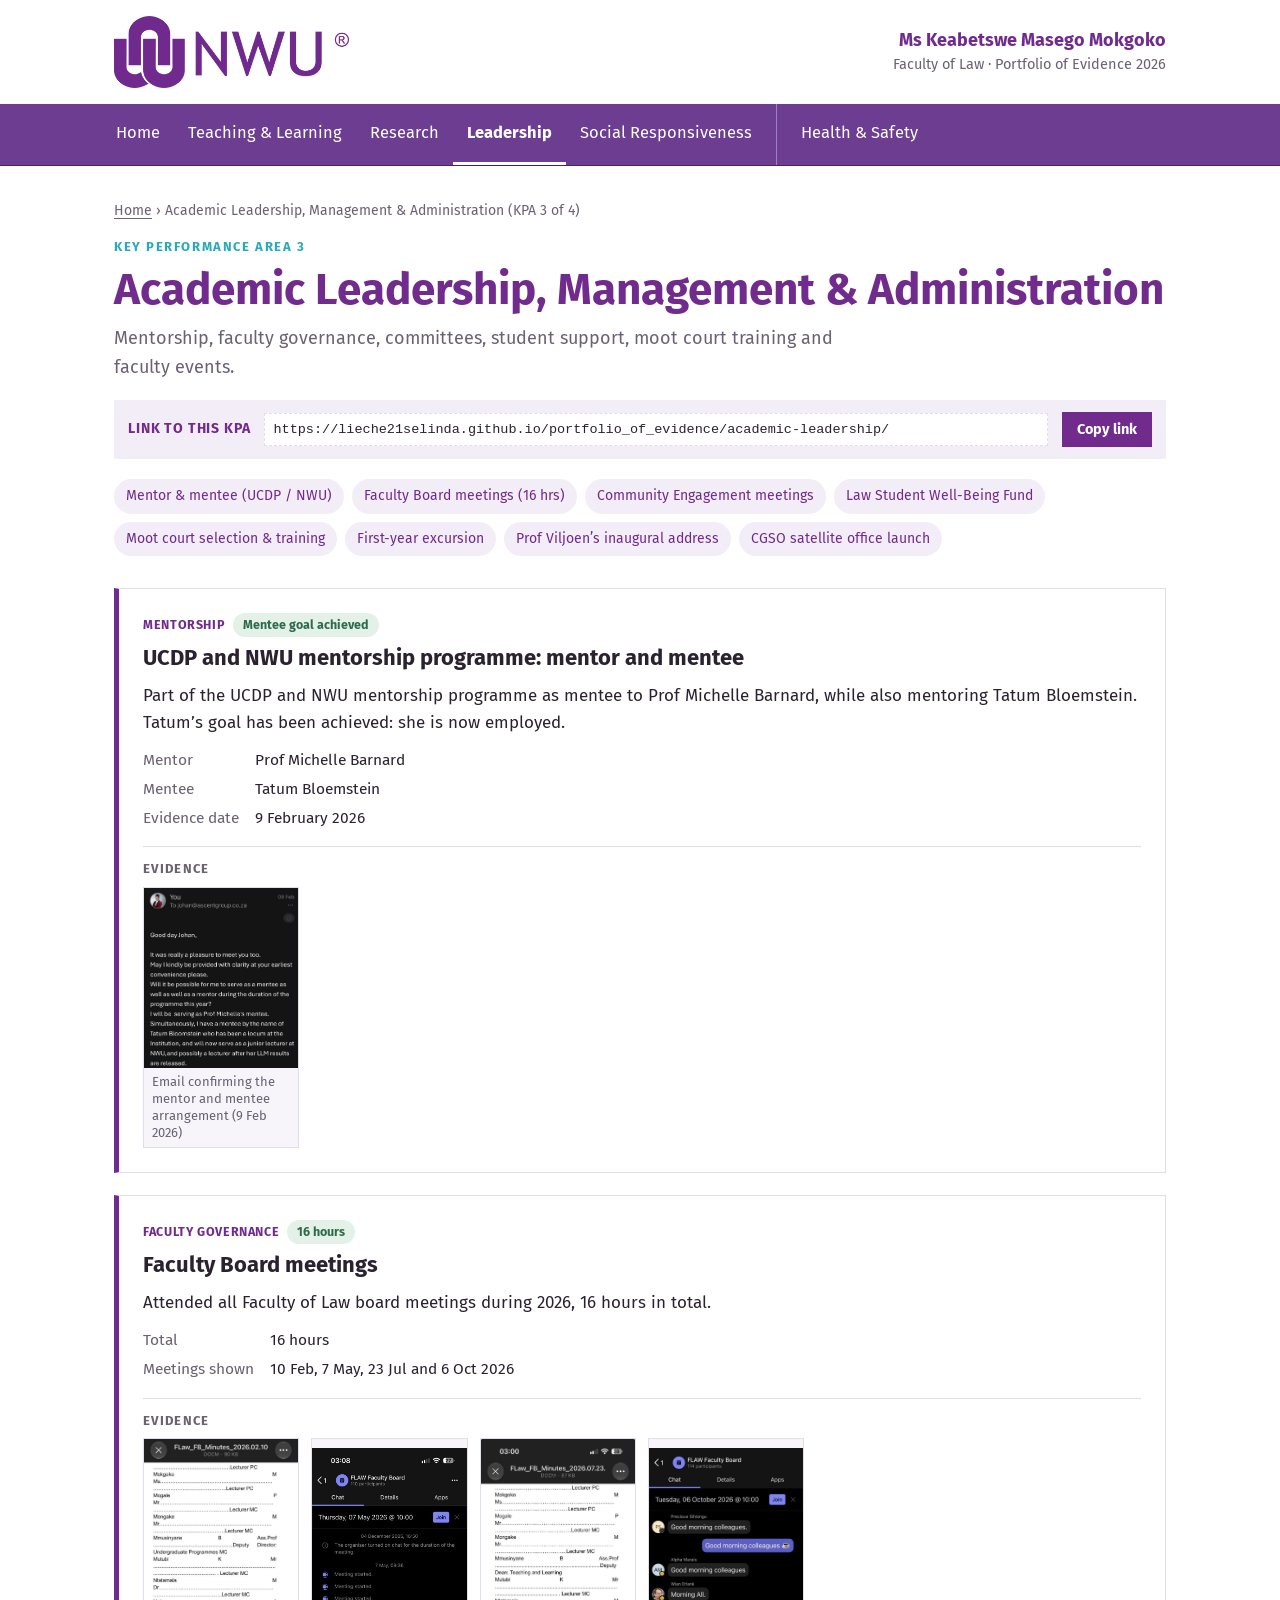
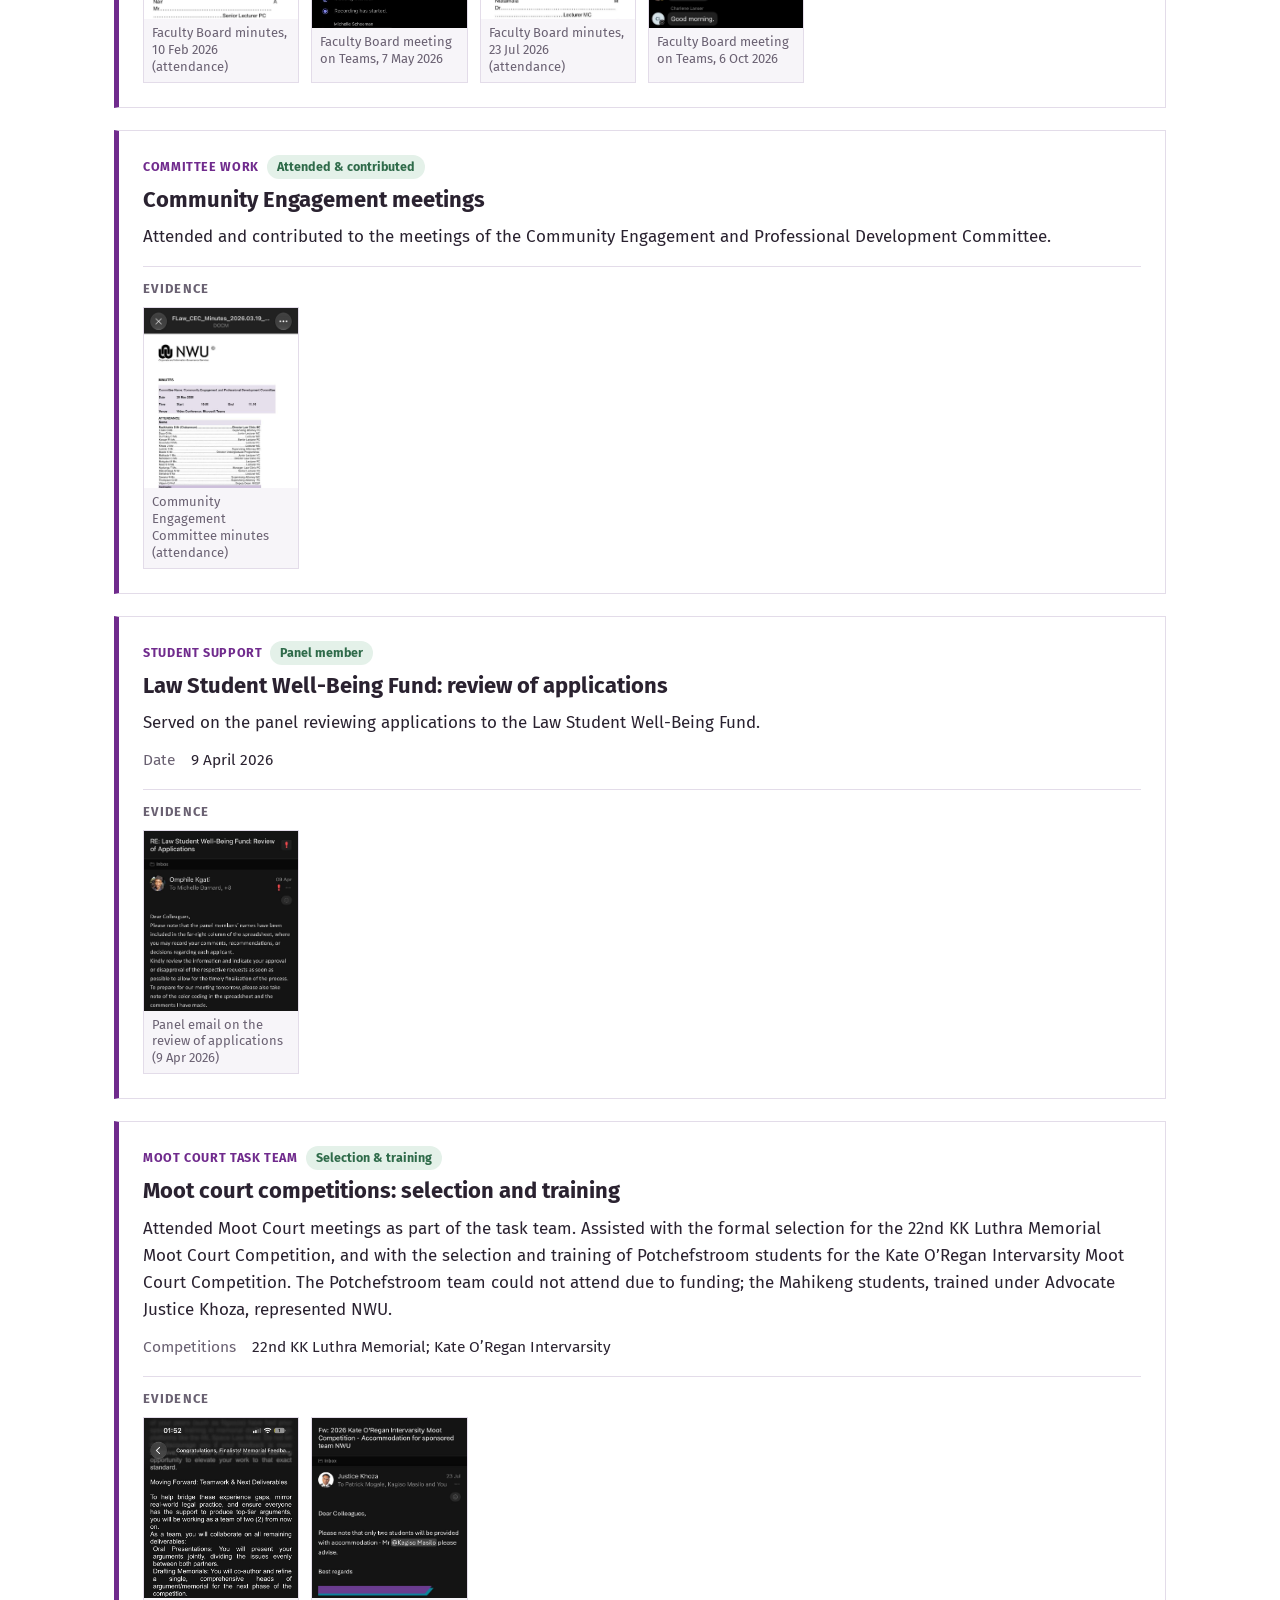
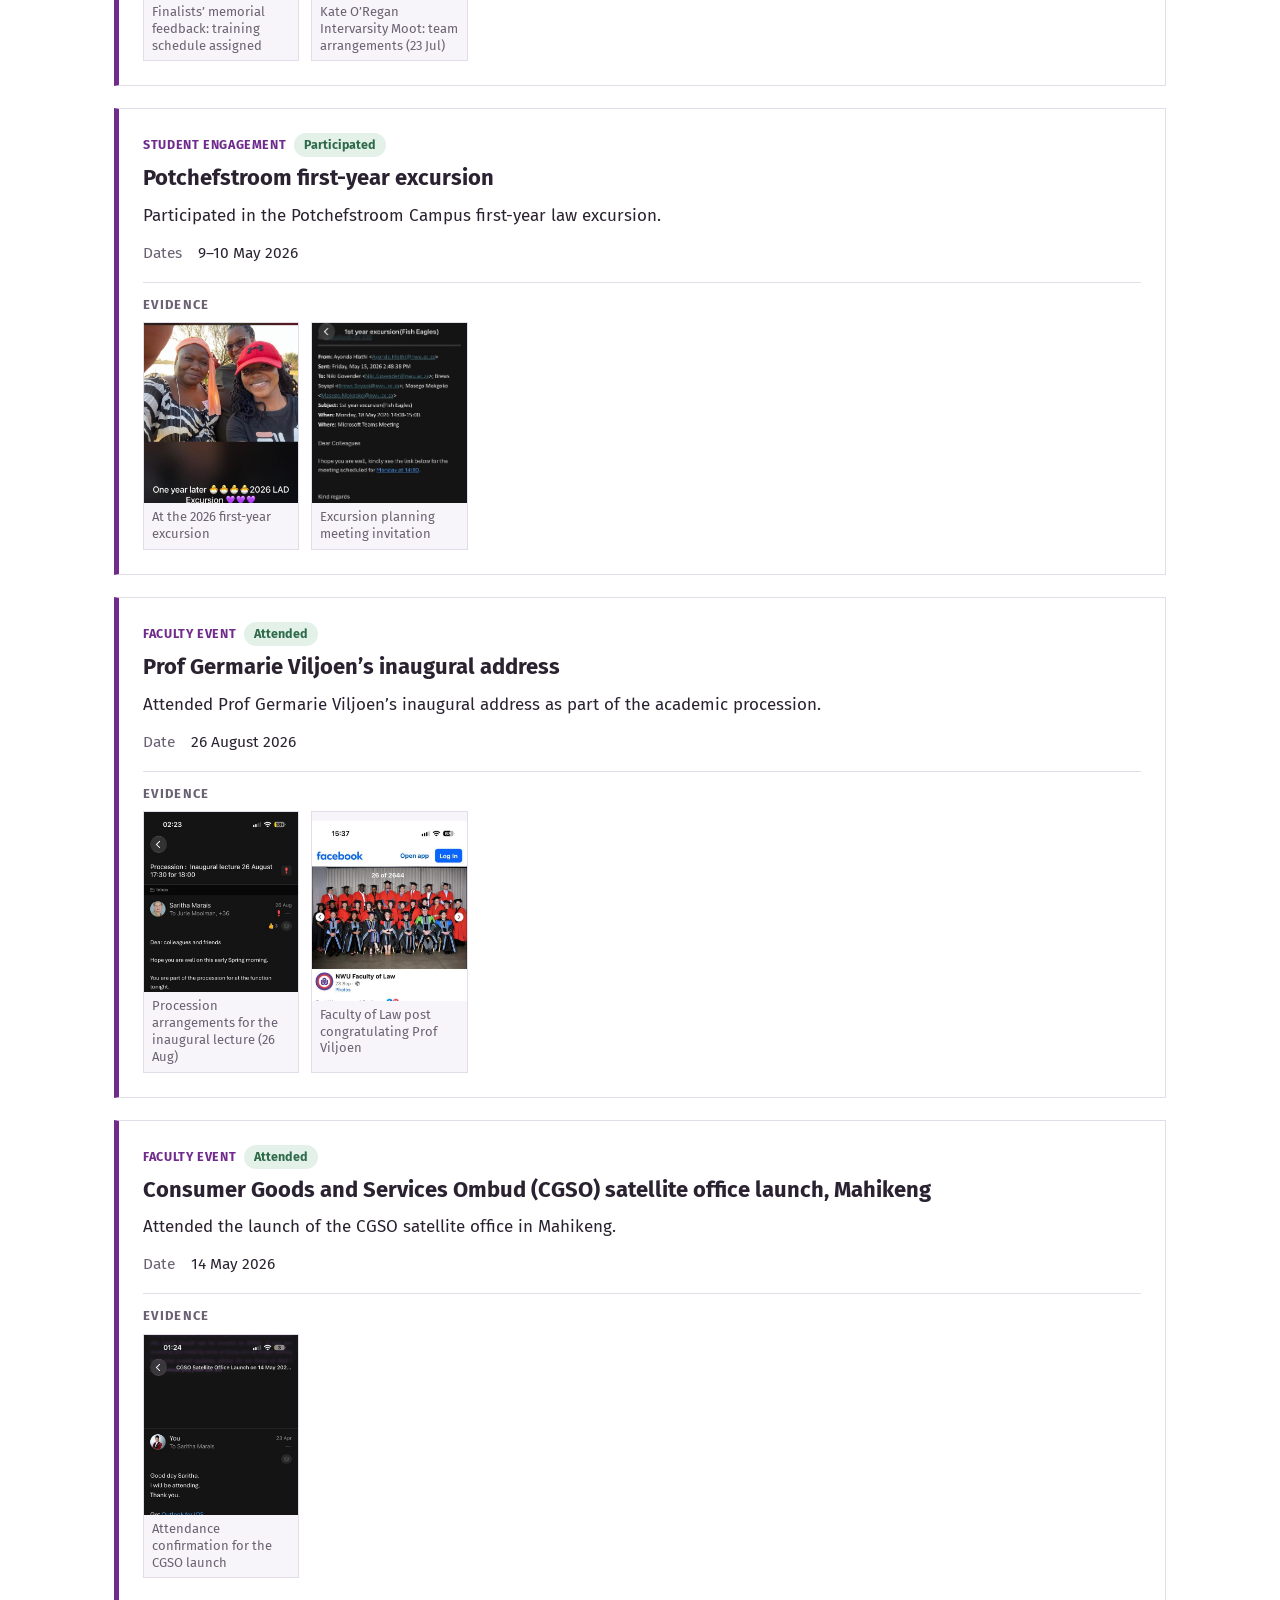
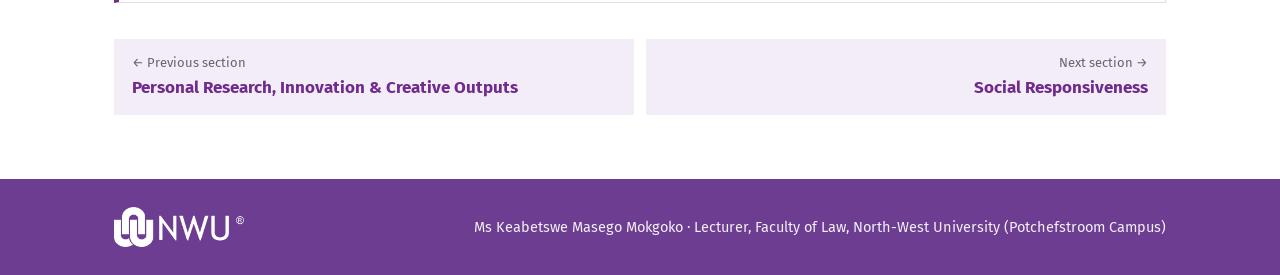
==== academic-leadership/index.html @ b5c04b00 "Add files via upload" ====
<!doctype html>
<html lang="en">
<head>
<meta charset="utf-8">
<meta name="viewport" content="width=device-width, initial-scale=1">
<title>Leadership · Masego Mokgoko · NWU</title>
<meta name="description" content="Portfolio of evidence: Ms Keabetswe Masego Mokgoko, Faculty of Law, North-West University.">
<link rel="icon" type="image/png" href="../assets/favicon.png">
<script>
(function(){var d=document.documentElement;d.classList.add('js');
var seen=false;try{seen=sessionStorage.getItem('nwuIntroSeen')==='1'}catch(e){}
var calm=window.matchMedia&&matchMedia('(prefers-reduced-motion: reduce)').matches;
if(d.hasAttribute('data-intro')&&!seen&&!calm)d.classList.add('intro-play');})();
</script>
<link rel="preconnect" href="https://fonts.googleapis.com"><link rel="preconnect" href="https://fonts.gstatic.com" crossorigin><link href="https://fonts.googleapis.com/css2?family=Fira+Sans:wght@400;700&display=swap" rel="stylesheet">
<link rel="stylesheet" href="../assets/style.css">
</head>
<body>
<header class="masthead"><div class="wrap">
  <a class="logo" href="../index.html"><img src="../assets/nwu-logo.png" alt="North-West University (NWU)"></a>
  <div class="who"><b>Ms Keabetswe Masego Mokgoko</b><span>Faculty of Law · Portfolio of Evidence 2026</span></div>
</div></header>
<nav class="navbar" aria-label="Portfolio sections"><ul><li><a href="../index.html">Home</a></li><li><a href="../teaching-learning/index.html">Teaching &amp; Learning</a></li><li><a href="../personal-research/index.html">Research</a></li><li><a href="index.html" aria-current="page">Leadership</a></li><li><a href="../social-responsiveness/index.html">Social Responsiveness</a></li><li class=nav-sep><a href="../occupational-health-safety/index.html">Health &amp; Safety</a></li></ul></nav>

<main class="wrap">
<section class="page-head"><nav class="crumbs" aria-label="Breadcrumb"><a href="../index.html">Home</a> › Academic Leadership, Management &amp; Administration <span>(KPA 3 of 4)</span></nav><p class="eyebrow-kpa">Key Performance Area 3</p><h1>Academic Leadership, Management &amp; Administration</h1><p class="sub">Mentorship, faculty governance, committees, student support, moot court training and faculty events.</p><div class="kpa-self"><b>Link to this KPA</b><code class="kpa-url">https:&#47;&#47;lieche21selinda.github.io&#47;portfolio_of_evidence&#47;academic-leadership&#47;</code><button class="btn" type="button" data-copy="https:&#47;&#47;lieche21selinda.github.io&#47;portfolio_of_evidence&#47;academic-leadership&#47;">Copy link</button></div><ul class="toc"><li><a href="#mentorship">Mentor &amp; mentee (UCDP / NWU)</a></li><li><a href="#faculty-board">Faculty Board meetings (16 hrs)</a></li><li><a href="#community-engagement">Community Engagement meetings</a></li><li><a href="#well-being-fund">Law Student Well-Being Fund</a></li><li><a href="#moot-court">Moot court selection &amp; training</a></li><li><a href="#excursion">First-year excursion</a></li><li><a href="#inaugural">Prof Viljoen’s inaugural address</a></li><li><a href="#cgso">CGSO satellite office launch</a></li></ul></section><article class="item reveal" id="mentorship">
  <div class="meta"><span class="tag">Mentorship</span><span class="pill ok">Mentee goal achieved</span></div>
  <h2>UCDP and NWU mentorship programme: mentor and mentee</h2>
  <p>Part of the UCDP and NWU mentorship programme as mentee to Prof Michelle Barnard, while also mentoring Tatum Bloemstein. Tatum’s goal has been achieved: she is now employed.</p>
  
  <dl><dt>Mentor</dt><dd>Prof Michelle Barnard</dd><dt>Mentee</dt><dd>Tatum Bloemstein</dd><dt>Evidence date</dt><dd>9 February 2026</dd></dl>
  <div class="evidence"><h3>Evidence</h3><div class="thumbs"><button class="thumb" type="button" data-full="../assets/img/tatum-mentorship-email.jpg" data-caption="Email confirming the mentor and mentee arrangement (9 Feb 2026)"><img src="../assets/img/tatum-mentorship-email.jpg" alt="Email confirming the mentor and mentee arrangement (9 Feb 2026)" loading="lazy"><span>Email confirming the mentor and mentee arrangement (9 Feb 2026)</span></button></div></div>
</article><article class="item reveal" id="faculty-board">
  <div class="meta"><span class="tag">Faculty governance</span><span class="pill ok">16 hours</span></div>
  <h2>Faculty Board meetings</h2>
  <p>Attended all Faculty of Law board meetings during 2026, 16 hours in total.</p>
  
  <dl><dt>Total</dt><dd>16 hours</dd><dt>Meetings shown</dt><dd>10 Feb, 7 May, 23 Jul and 6 Oct 2026</dd></dl>
  <div class="evidence"><h3>Evidence</h3><div class="thumbs"><button class="thumb" type="button" data-full="../assets/img/faculty-board-minutes-feb.jpg" data-caption="Faculty Board minutes, 10 Feb 2026 (attendance)"><img src="../assets/img/faculty-board-minutes-feb.jpg" alt="Faculty Board minutes, 10 Feb 2026 (attendance)" loading="lazy"><span>Faculty Board minutes, 10 Feb 2026 (attendance)</span></button><button class="thumb" type="button" data-full="../assets/img/faculty-board-teams-may.jpg" data-caption="Faculty Board meeting on Teams, 7 May 2026"><img src="../assets/img/faculty-board-teams-may.jpg" alt="Faculty Board meeting on Teams, 7 May 2026" loading="lazy"><span>Faculty Board meeting on Teams, 7 May 2026</span></button><button class="thumb" type="button" data-full="../assets/img/faculty-board-minutes-jul.jpg" data-caption="Faculty Board minutes, 23 Jul 2026 (attendance)"><img src="../assets/img/faculty-board-minutes-jul.jpg" alt="Faculty Board minutes, 23 Jul 2026 (attendance)" loading="lazy"><span>Faculty Board minutes, 23 Jul 2026 (attendance)</span></button><button class="thumb" type="button" data-full="../assets/img/faculty-board-teams-oct.jpg" data-caption="Faculty Board meeting on Teams, 6 Oct 2026"><img src="../assets/img/faculty-board-teams-oct.jpg" alt="Faculty Board meeting on Teams, 6 Oct 2026" loading="lazy"><span>Faculty Board meeting on Teams, 6 Oct 2026</span></button></div></div>
</article><article class="item reveal" id="community-engagement">
  <div class="meta"><span class="tag">Committee work</span><span class="pill ok">Attended &amp; contributed</span></div>
  <h2>Community Engagement meetings</h2>
  <p>Attended and contributed to the meetings of the Community Engagement and Professional Development Committee.</p>
  
  
  <div class="evidence"><h3>Evidence</h3><div class="thumbs"><button class="thumb" type="button" data-full="../assets/img/cec-minutes.jpg" data-caption="Community Engagement Committee minutes (attendance)"><img src="../assets/img/cec-minutes.jpg" alt="Community Engagement Committee minutes (attendance)" loading="lazy"><span>Community Engagement Committee minutes (attendance)</span></button></div></div>
</article><article class="item reveal" id="well-being-fund">
  <div class="meta"><span class="tag">Student support</span><span class="pill ok">Panel member</span></div>
  <h2>Law Student Well-Being Fund: review of applications</h2>
  <p>Served on the panel reviewing applications to the Law Student Well-Being Fund.</p>
  
  <dl><dt>Date</dt><dd>9 April 2026</dd></dl>
  <div class="evidence"><h3>Evidence</h3><div class="thumbs"><button class="thumb" type="button" data-full="../assets/img/well-being-fund-review.jpg" data-caption="Panel email on the review of applications (9 Apr 2026)"><img src="../assets/img/well-being-fund-review.jpg" alt="Panel email on the review of applications (9 Apr 2026)" loading="lazy"><span>Panel email on the review of applications (9 Apr 2026)</span></button></div></div>
</article><article class="item reveal" id="moot-court">
  <div class="meta"><span class="tag">Moot court task team</span><span class="pill ok">Selection &amp; training</span></div>
  <h2>Moot court competitions: selection and training</h2>
  <p>Attended Moot Court meetings as part of the task team. Assisted with the formal selection for the 22nd KK Luthra Memorial Moot Court Competition, and with the selection and training of Potchefstroom students for the Kate O’Regan Intervarsity Moot Court Competition. The Potchefstroom team could not attend due to funding; the Mahikeng students, trained under Advocate Justice Khoza, represented NWU.</p>
  
  <dl><dt>Competitions</dt><dd>22nd KK Luthra Memorial; Kate O’Regan Intervarsity</dd></dl>
  <div class="evidence"><h3>Evidence</h3><div class="thumbs"><button class="thumb" type="button" data-full="../assets/img/moot-kk-luthra-feedback.jpg" data-caption="Finalists’ memorial feedback: training schedule assigned"><img src="../assets/img/moot-kk-luthra-feedback.jpg" alt="Finalists’ memorial feedback: training schedule assigned" loading="lazy"><span>Finalists’ memorial feedback: training schedule assigned</span></button><button class="thumb" type="button" data-full="../assets/img/moot-kate-oregan-accommodation.jpg" data-caption="Kate O’Regan Intervarsity Moot: team arrangements (23 Jul)"><img src="../assets/img/moot-kate-oregan-accommodation.jpg" alt="Kate O’Regan Intervarsity Moot: team arrangements (23 Jul)" loading="lazy"><span>Kate O’Regan Intervarsity Moot: team arrangements (23 Jul)</span></button></div></div>
</article><article class="item reveal" id="excursion">
  <div class="meta"><span class="tag">Student engagement</span><span class="pill ok">Participated</span></div>
  <h2>Potchefstroom first-year excursion</h2>
  <p>Participated in the Potchefstroom Campus first-year law excursion.</p>
  
  <dl><dt>Dates</dt><dd>9–10 May 2026</dd></dl>
  <div class="evidence"><h3>Evidence</h3><div class="thumbs"><button class="thumb" type="button" data-full="../assets/img/first-year-excursion-photo.jpg" data-caption="At the 2026 first-year excursion"><img src="../assets/img/first-year-excursion-photo.jpg" alt="At the 2026 first-year excursion" loading="lazy"><span>At the 2026 first-year excursion</span></button><button class="thumb" type="button" data-full="../assets/img/first-year-excursion-email.jpg" data-caption="Excursion planning meeting invitation"><img src="../assets/img/first-year-excursion-email.jpg" alt="Excursion planning meeting invitation" loading="lazy"><span>Excursion planning meeting invitation</span></button></div></div>
</article><article class="item reveal" id="inaugural">
  <div class="meta"><span class="tag">Faculty event</span><span class="pill ok">Attended</span></div>
  <h2>Prof Germarie Viljoen’s inaugural address</h2>
  <p>Attended Prof Germarie Viljoen’s inaugural address as part of the academic procession.</p>
  
  <dl><dt>Date</dt><dd>26 August 2026</dd></dl>
  <div class="evidence"><h3>Evidence</h3><div class="thumbs"><button class="thumb" type="button" data-full="../assets/img/inaugural-procession-email.jpg" data-caption="Procession arrangements for the inaugural lecture (26 Aug)"><img src="../assets/img/inaugural-procession-email.jpg" alt="Procession arrangements for the inaugural lecture (26 Aug)" loading="lazy"><span>Procession arrangements for the inaugural lecture (26 Aug)</span></button><button class="thumb" type="button" data-full="../assets/img/inaugural-faculty-post.jpg" data-caption="Faculty of Law post congratulating Prof Viljoen"><img src="../assets/img/inaugural-faculty-post.jpg" alt="Faculty of Law post congratulating Prof Viljoen" loading="lazy"><span>Faculty of Law post congratulating Prof Viljoen</span></button></div></div>
</article><article class="item reveal" id="cgso">
  <div class="meta"><span class="tag">Faculty event</span><span class="pill ok">Attended</span></div>
  <h2>Consumer Goods and Services Ombud (CGSO) satellite office launch, Mahikeng</h2>
  <p>Attended the launch of the CGSO satellite office in Mahikeng.</p>
  
  <dl><dt>Date</dt><dd>14 May 2026</dd></dl>
  <div class="evidence"><h3>Evidence</h3><div class="thumbs"><button class="thumb" type="button" data-full="../assets/img/cgso-launch-email.jpg" data-caption="Attendance confirmation for the CGSO launch"><img src="../assets/img/cgso-launch-email.jpg" alt="Attendance confirmation for the CGSO launch" loading="lazy"><span>Attendance confirmation for the CGSO launch</span></button></div></div>
</article><nav class="pager"><a href="../personal-research/index.html"><small>← Previous section</small>Personal Research, Innovation &amp; Creative Outputs</a><a class="next" href="../social-responsiveness/index.html"><small>Next section →</small>Social Responsiveness</a></nav>
</main>
<footer><div class="wrap">
  <img src="../assets/nwu-logo-white.png" alt="NWU">
  <p>Ms Keabetswe Masego Mokgoko · Lecturer, Faculty of Law, North-West University (Potchefstroom Campus)</p>
</div></footer>
<script src="../assets/lightbox.js"></script>
<script src="../assets/intro.js"></script>
<script src="../assets/copy.js"></script>
</body>
</html>
---- assets/style.css ----
/* Theme matched to nwu.ac.za: white header + logo, purple nav bar, purple banner, purple headings */
:root {
  --nwu: #702b8d;          /* logo purple */
  --nwu-nav: #6c3d91;      /* nav bar purple */
  --nwu-dark: #4e1f66;
  --nwu-banner-a: #5a4599; /* banner gradient */
  --nwu-banner-b: #6c3d91;
  --nwu-tint: #f3edf7;
  --nwu-tint-2: #e6daef;
  --teal: #2aa9b8;         /* accent arc on the NWU banner */
  --bg: #ffffff;
  --bg-soft: #f7f5f9;
  --ink: #2a2230;
  --muted: #6a6172;
  --line: #e3dce9;
  --ok: #2f6b4a;  --ok-soft: #e4f1e9;
  --wait: #8a5a12; --wait-soft: #f8eedb;
  --font: "Trebuchet MS", "Fira Sans", "Segoe UI", system-ui, sans-serif;
}

* { box-sizing: border-box; }
html { -webkit-text-size-adjust: 100%; color-scheme: light; }
body { margin: 0; background: var(--bg); color: var(--ink); font: 17px/1.6 var(--font); }
a { color: var(--nwu); text-underline-offset: 3px; }
h1, h2, h3 { font-family: var(--font); font-weight: 700; line-height: 1.2; }
.wrap { max-width: 1100px; margin: 0 auto; padding: 0 24px; }

/* ---------- header (white, logo left) ---------- */
.masthead { background: #fff; }
.masthead .wrap { display: flex; align-items: center; justify-content: space-between; gap: 20px; min-height: 104px; flex-wrap: wrap; padding-top: 14px; padding-bottom: 14px; }
.logo img { display: block; height: 72px; width: auto; }
.who { text-align: right; line-height: 1.35; }
.who b { display: block; color: var(--nwu); font-size: 18px; }
.who span { color: var(--muted); font-size: 14.5px; }

/* ---------- purple nav bar ---------- */
.navbar { background: var(--nwu-nav); border-bottom: 1px solid var(--nwu-dark); }
.navbar ul { list-style: none; margin: 0 auto; padding: 0 12px; max-width: 1100px; display: flex; overflow-x: auto; scrollbar-width: none; }
.navbar ul::-webkit-scrollbar { display: none; }
.navbar a { display: block; color: #fff; text-decoration: none; padding: 16px 14px; font-size: 16.5px; white-space: nowrap; border-bottom: 3px solid transparent; }
.navbar a:hover, .navbar a:focus-visible { background: rgba(255,255,255,.1); outline: none; }
.navbar a[aria-current="page"] { border-bottom-color: #fff; font-weight: 700; }

/* ---------- banner (like the NWU carousel) ---------- */
.banner {
  position: relative; overflow: hidden; color: #fff; margin-top: 22px;
  background: linear-gradient(100deg, var(--nwu-banner-a) 0%, var(--nwu-banner-b) 100%);
}
.banner::after { /* teal arc echoing the NWU banner */
  content: ""; position: absolute; right: -180px; top: 50%; width: 520px; height: 520px; transform: translateY(-50%);
  border: 6px solid var(--teal); border-radius: 50%; opacity: .75; pointer-events: none;
}
.banner .wrap { position: relative; z-index: 1; padding-top: 52px; padding-bottom: 52px; }
.banner .kicker { display: inline-block; background: rgba(20, 60, 90, .35); padding: 6px 14px; text-transform: uppercase; letter-spacing: .08em; font-weight: 700; font-size: 14px; margin-bottom: 16px; }
.banner h1 { font-size: clamp(30px, 5.4vw, 54px); margin: 0 0 10px; letter-spacing: .01em; }
.banner p { font-size: clamp(17px, 2.2vw, 22px); margin: 0; max-width: 720px; opacity: .95; }
.quals { display: flex; flex-wrap: wrap; gap: 8px; margin: 22px 0 0; padding: 0; list-style: none; max-width: 760px; }
.quals li { font-size: 14px; border: 1px solid rgba(255,255,255,.45); padding: 4px 12px; border-radius: 999px; }

.welcome { color: var(--nwu); font-size: clamp(26px, 4vw, 40px); margin: 44px 0 8px; }
.welcome-sub { color: var(--muted); margin: 0 0 26px; font-size: 18px; }

.stats { display: grid; grid-template-columns: repeat(auto-fit, minmax(170px, 1fr)); gap: 14px; margin: 0 0 8px; }
.stat { background: var(--nwu-tint); border-left: 5px solid var(--nwu); padding: 16px 18px; }
.stat b { display: block; font-size: 32px; color: var(--nwu); line-height: 1.1; }
.stat span { font-size: 14.5px; color: var(--muted); }

/* ---------- link tree ---------- */
.tree { list-style: none; margin: 0; padding: 0; }
.root { display: inline-flex; align-items: center; gap: 12px; background: var(--nwu); color: #fff; padding: 12px 20px; font-size: 18px; font-weight: 700; }
.root img { height: 26px; width: auto; }
.branches { list-style: none; margin: 0 0 0 26px; padding: 8px 0 0; border-left: 3px solid var(--nwu-tint-2); }
.branch { position: relative; padding: 10px 0 10px 30px; }
.branch::before { content: ""; position: absolute; left: 0; top: 38px; width: 24px; border-top: 3px solid var(--nwu-tint-2); }
.branch:last-child { border-left: 3px solid var(--bg); margin-left: -3px; }
.branch:last-child::after { content: ""; position: absolute; left: -3px; top: 0; height: 40px; border-left: 3px solid var(--nwu-tint-2); }
.node {
  display: block; text-decoration: none; color: var(--ink); background: #fff;
  border: 1px solid var(--line); border-top: 4px solid var(--nwu); padding: 14px 18px;
  transition: box-shadow .15s, transform .15s;
}
.node:hover, .node:focus-visible { box-shadow: 0 6px 18px rgba(112, 43, 141, .16); transform: translateX(3px); outline: none; }
.node .n-head { display: flex; justify-content: space-between; align-items: baseline; gap: 12px; }
.node h3 { margin: 0; font-size: 20px; color: var(--nwu); }
.node .count { font-size: 13.5px; color: var(--muted); white-space: nowrap; }
.node p { margin: 4px 0 0; font-size: 15.5px; color: var(--muted); }
.leaves { list-style: none; margin: 8px 0 0 18px; padding: 0; border-left: 2px dotted var(--nwu-tint-2); }
.leaves li { position: relative; padding: 4px 0 4px 20px; font-size: 15.5px; }
.leaves li::before { content: ""; position: absolute; left: 0; top: 17px; width: 14px; border-top: 2px dotted var(--nwu-tint-2); }
.leaves a { text-decoration: none; }
.leaves a:hover { text-decoration: underline; }

/* ---------- section pages ---------- */
.page-head { padding: 34px 0 6px; }
.crumbs { font-size: 14px; color: var(--muted); margin: 0 0 14px; }
.crumbs a { color: var(--muted); }
.page-head h1 { color: var(--nwu); font-size: clamp(30px, 5vw, 44px); margin: 0 0 8px; }
.page-head p.sub { color: var(--muted); max-width: 720px; margin: 0; font-size: 18px; }
.toc { display: flex; flex-wrap: wrap; gap: 8px; margin: 20px 0 4px; padding: 0; list-style: none; }
.toc a { display: inline-block; font-size: 14px; text-decoration: none; background: var(--nwu-tint); padding: 6px 12px; border-radius: 999px; }
.toc a:hover { background: var(--nwu-tint-2); }

.item { background: #fff; border: 1px solid var(--line); border-left: 5px solid var(--nwu); padding: 24px; margin: 22px 0; scroll-margin-top: 20px; }
.item:target { box-shadow: 0 0 0 3px var(--nwu-tint-2); }
.item .meta { display: flex; flex-wrap: wrap; gap: 8px; align-items: center; margin-bottom: 8px; }
.tag { font-size: 12.5px; font-weight: 700; letter-spacing: .05em; text-transform: uppercase; color: var(--nwu); }
.pill { font-size: 12.5px; font-weight: 700; padding: 2px 10px; border-radius: 999px; }
.pill.ok { background: var(--ok-soft); color: var(--ok); }
.pill.wait { background: var(--wait-soft); color: var(--wait); }
.item h2 { font-size: 22px; margin: 0 0 10px; color: var(--ink); }
.item p { margin: 0 0 10px; }
.item dl { display: grid; grid-template-columns: max-content 1fr; gap: 4px 16px; margin: 12px 0; font-size: 15.5px; }
.item dt { color: var(--muted); }
.item dd { margin: 0; }

.evidence { margin-top: 16px; border-top: 1px solid var(--line); padding-top: 14px; }
.evidence h3 { font-size: 13px; text-transform: uppercase; letter-spacing: .1em; color: var(--muted); margin: 0 0 10px; }
.thumbs { display: grid; grid-template-columns: repeat(auto-fill, minmax(150px, 1fr)); gap: 12px; }
.thumb { all: unset; cursor: zoom-in; display: block; border: 1px solid var(--line); overflow: hidden; background: var(--bg-soft); }
.thumb:hover { border-color: var(--nwu); }
.thumb:focus-visible { outline: 3px solid var(--nwu); outline-offset: 2px; }
.thumb img { display: block; width: 100%; height: 180px; object-fit: cover; object-position: top; }
.thumb span { display: block; font-size: 13px; padding: 6px 8px; color: var(--muted); line-height: 1.3; }
.docs { display: flex; flex-wrap: wrap; gap: 10px; margin-top: 12px; }
.doc { display: inline-flex; align-items: center; gap: 8px; font-size: 15px; text-decoration: none; border: 1px solid var(--nwu); color: var(--nwu); padding: 8px 14px; }
.doc:hover { background: var(--nwu); color: #fff; }
.doc svg { flex: none; }

.pager { display: flex; justify-content: space-between; gap: 12px; margin: 36px 0 0; flex-wrap: wrap; }
.pager a { flex: 1 1 240px; text-decoration: none; padding: 14px 18px; background: var(--nwu-tint); font-weight: 700; }
.pager a:hover { background: var(--nwu); color: #fff; }
.pager a:hover small { color: #eadff2; }
.pager small { display: block; color: var(--muted); font-size: 13px; font-weight: 400; }
.pager .next { text-align: right; }

/* ---------- footer (purple, like the nav) ---------- */
footer { margin-top: 64px; background: var(--nwu-nav); color: #fff; }
footer .wrap { display: flex; align-items: center; justify-content: space-between; gap: 20px; flex-wrap: wrap; padding-top: 28px; padding-bottom: 28px; }
footer img { height: 40px; width: auto; display: block; }
footer p { margin: 0; font-size: 14.5px; opacity: .92; }

/* ---------- lightbox ---------- */
dialog.lb { border: 0; padding: 0; background: transparent; max-width: 96vw; max-height: 96vh; }
dialog.lb::backdrop { background: rgba(30, 10, 40, .88); }
dialog.lb img { display: block; max-width: 96vw; max-height: 88vh; }
dialog.lb p { color: #eee; text-align: center; margin: 10px 0 0; font-size: 15px; }
dialog.lb button { position: fixed; top: 14px; right: 18px; background: #fff; color: var(--nwu); border: 0; border-radius: 999px; width: 42px; height: 42px; font-size: 24px; cursor: pointer; }

@media (max-width: 720px) {
  body { font-size: 16px; }
  .wrap { padding: 0 16px; }
  .masthead .wrap { min-height: 76px; }
  .logo img { height: 48px; }
  .who { text-align: left; }
  .stats { grid-template-columns: repeat(2, 1fr); }
  .banner::after { width: 300px; height: 300px; right: -170px; }
  .branches { margin-left: 14px; }
  .branch { padding-left: 20px; }
  .branch::before { width: 16px; }
  .item { padding: 18px; }
  .item dl { grid-template-columns: 1fr; }
  .item dt { margin-top: 6px; }
}

/* ---------- lecturer portrait in the banner ---------- */
.banner-grid { display: grid; grid-template-columns: 1fr auto; align-items: center; gap: 40px; }
.portrait {
  grid-column: 2; grid-row: 1; width: 280px; height: 280px; border-radius: 50%; display: block;
  border: 6px solid #fff; box-shadow: 0 0 0 6px var(--teal), 0 12px 32px rgba(20, 0, 40, .35);
  background: #dfe6ee;
}
.banner-text { grid-column: 1; grid-row: 1; min-width: 0; }
.banner::after { right: -60px; width: 460px; height: 460px; }
@media (max-width: 860px) {
  .banner-grid { grid-template-columns: 1fr; gap: 22px; }
  .portrait { grid-column: 1; grid-row: 1; width: 170px; height: 170px; border-width: 5px; box-shadow: 0 0 0 5px var(--teal), 0 8px 22px rgba(20,0,40,.3); }
  .banner-text { grid-row: 2; }
  .banner::after { right: -200px; top: 120px; width: 320px; height: 320px; }
}

/* =========================================================
   Startup intro + entrance animations
   ========================================================= */
.intro { display: none; }
.intro-play .intro {
  display: flex; position: fixed; inset: 0; z-index: 100; cursor: pointer;
  flex-direction: column; align-items: center; justify-content: center; gap: 22px;
  background: radial-gradient(circle at 50% 42%, #7a3f9d 0%, var(--nwu) 45%, var(--nwu-dark) 100%);
  color: #fff; text-align: center; padding: 24px;
}
.intro-play body { overflow: hidden; }
.intro-done .intro {
  display: flex; position: fixed; inset: 0; z-index: 100; flex-direction: column; align-items: center; justify-content: center; gap: 22px;
  background: radial-gradient(circle at 50% 42%, #7a3f9d 0%, var(--nwu) 45%, var(--nwu-dark) 100%); color: #fff; text-align: center;
  animation: introOut .8s cubic-bezier(.7, 0, .2, 1) forwards; pointer-events: none;
}
.intro-mark { position: relative; width: 170px; height: 170px; display: grid; place-items: center; }
.intro-mark img { width: 92px; height: auto; opacity: 0; animation: crestIn .7s .15s cubic-bezier(.2, .8, .2, 1) forwards; }
.intro-mark svg { position: absolute; inset: 0; transform: rotate(-90deg); }
.intro-mark circle { fill: none; stroke: var(--teal); stroke-width: 3; stroke-linecap: round; stroke-dasharray: 503; stroke-dashoffset: 503; animation: ringDraw 1.1s .35s cubic-bezier(.6, 0, .2, 1) forwards; }
.intro-name { margin: 0; font-size: clamp(22px, 4vw, 30px); font-weight: 700; letter-spacing: .02em; opacity: 0; animation: riseIn .6s .85s ease-out forwards; }
.intro-sub { margin: -12px 0 0; font-size: 13px; letter-spacing: .22em; text-transform: uppercase; opacity: 0; animation: riseIn .6s 1.05s ease-out forwards; }
.intro-sub::before, .intro-sub::after { content: ""; display: inline-block; width: 28px; height: 1px; background: rgba(255,255,255,.6); vertical-align: middle; margin: 0 12px; }
.intro-skip { position: absolute; bottom: 22px; font-size: 12.5px; opacity: .55; letter-spacing: .05em; }

@keyframes crestIn { from { opacity: 0; transform: scale(.8); } to { opacity: 1; transform: scale(1); } }
@keyframes ringDraw { to { stroke-dashoffset: 0; } }
@keyframes riseIn { from { opacity: 0; transform: translateY(12px); } to { opacity: 1; transform: none; } }
@keyframes introOut { to { transform: translateY(-100%); } }
@keyframes popIn { from { opacity: 0; transform: scale(.88); } to { opacity: 1; transform: none; } }
@keyframes ringPulse { 0% { box-shadow: 0 0 0 0 rgba(42,169,184,.0), 0 12px 32px rgba(20,0,40,.35); } 100% { box-shadow: 0 0 0 6px var(--teal), 0 12px 32px rgba(20,0,40,.35); } }
@keyframes arcIn { from { opacity: 0; transform: translateY(-50%) scale(.85); } to { opacity: .75; transform: translateY(-50%) scale(1); } }

/* Banner entrance: runs after the intro panel lifts (or straight away on repeat visits) */
.js .banner .kicker, .js .banner h1, .js .banner p, .js .banner .quals, .js .portrait { opacity: 0; }
.js.intro-play .banner .kicker, .js.intro-play .banner h1, .js.intro-play .banner p, .js.intro-play .banner .quals, .js.intro-play .portrait { animation: none !important; }
.js .banner .kicker { animation: riseIn .6s .10s ease-out forwards; }
.js .banner h1      { animation: riseIn .7s .22s ease-out forwards; }
.js .banner p       { animation: riseIn .7s .36s ease-out forwards; }
.js .banner .quals  { animation: riseIn .7s .50s ease-out forwards; }
.js .portrait       { animation: popIn .8s .30s cubic-bezier(.2, .8, .2, 1) forwards, ringPulse .9s .9s ease-out both; }
.js.intro-done .banner .kicker { animation-delay: .55s; }
.js.intro-done .banner h1      { animation-delay: .67s; }
.js.intro-done .banner p       { animation-delay: .81s; }
.js.intro-done .banner .quals  { animation-delay: .95s; }
.js.intro-done .portrait       { animation-delay: .75s, 1.35s; }

/* Scroll reveals */
.js .reveal { opacity: 0; transform: translateY(16px); transition: opacity .6s ease-out, transform .6s ease-out; }
.js .reveal.in { opacity: 1; transform: none; }
.js .stats .stat.reveal:nth-child(2) { transition-delay: .08s; }
.js .stats .stat.reveal:nth-child(3) { transition-delay: .16s; }
.js .stats .stat.reveal:nth-child(4) { transition-delay: .24s; }

@media (prefers-reduced-motion: reduce) {
  .intro, .intro-play .intro, .intro-done .intro { display: none !important; }
  .js .banner .kicker, .js .banner h1, .js .banner p, .js .banner .quals, .js .portrait, .js .reveal { opacity: 1 !important; transform: none !important; animation: none !important; transition: none !important; }
}

/* ---------- v2: research groups, clickable stats, leaf counts ---------- */
.group { margin-top: 44px; scroll-margin-top: 16px; }
.group-title { color: var(--nwu); font-size: clamp(24px, 3.4vw, 32px); margin: 0 0 4px; padding-bottom: 8px; border-bottom: 3px solid var(--nwu-tint-2); }
.group-sub { color: var(--muted); margin: 8px 0 0; }
a.stat { text-decoration: none; color: inherit; transition: background .15s; }
a.stat:hover { background: var(--nwu-tint-2); }
.leaf-n { color: var(--muted); font-size: 13.5px; }

/* ---------- KPA links (copyable) ---------- */
.kpa-list { list-style: none; margin: 0; padding: 0; display: grid; gap: 12px; }
.kpa-row {
  display: grid; grid-template-columns: auto 1fr auto; gap: 6px 16px; align-items: center;
  background: #fff; border: 1px solid var(--line); border-left: 5px solid var(--nwu); padding: 14px 16px;
}
.kpa-num { grid-row: span 2; width: 40px; height: 40px; border-radius: 50%; background: var(--nwu); color: #fff; display: grid; place-items: center; font-weight: 700; font-size: 18px; }
.kpa-name { font-weight: 700; color: var(--nwu); font-size: 17px; }
.kpa-url {
  grid-column: 2; font-family: ui-monospace, "Cascadia Mono", Consolas, monospace; font-size: 13.5px; color: var(--ink);
  background: var(--bg-soft); border: 1px dashed var(--nwu-tint-2); padding: 5px 8px; overflow-wrap: anywhere; cursor: text; user-select: all;
}
.kpa-actions { grid-column: 3; grid-row: 1 / span 2; display: flex; gap: 8px; }
.btn {
  font: inherit; font-size: 14.5px; font-weight: 700; border: 1px solid var(--nwu); background: var(--nwu); color: #fff;
  padding: 8px 14px; cursor: pointer; text-decoration: none; white-space: nowrap; line-height: 1.2; display: inline-flex; align-items: center;
}
.btn:hover { background: var(--nwu-dark); border-color: var(--nwu-dark); }
.btn.ghost { background: #fff; color: var(--nwu); }
.btn.ghost:hover { background: var(--nwu-tint); }
.btn.copied { background: var(--ok); border-color: var(--ok); color: #fff; }
.kpa-self { margin: 18px 0 4px; display: grid; grid-template-columns: auto 1fr auto; gap: 10px 14px; align-items: center; background: var(--nwu-tint); padding: 12px 14px; }
.kpa-self b { color: var(--nwu); font-size: 14px; text-transform: uppercase; letter-spacing: .06em; }
.kpa-self .kpa-url { grid-column: auto; background: #fff; }
@media (max-width: 720px) {
  .kpa-row { grid-template-columns: auto 1fr; }
  .kpa-num { grid-row: span 3; width: 34px; height: 34px; font-size: 16px; }
  .kpa-url, .kpa-actions { grid-column: 2; grid-row: auto; }
  .kpa-self { grid-template-columns: 1fr; }
}
.eyebrow-kpa { margin: 0 0 6px; color: var(--teal); font-weight: 700; text-transform: uppercase; letter-spacing: .12em; font-size: 13px; }

/* ---------- OHS stands alone (not a KPA) ---------- */
.alone-head { color: var(--nwu); font-size: 22px; margin: 34px 0 4px; }
.alone-tag { display: inline-block; font-size: 11.5px; font-weight: 700; letter-spacing: .08em; text-transform: uppercase; color: #fff; background: var(--teal); padding: 2px 9px; border-radius: 999px; vertical-align: middle; margin-left: 6px; }
.kpa-row.standalone { border-left-color: var(--teal); }
.kpa-row.standalone .kpa-num { background: var(--teal); font-size: 12px; letter-spacing: .04em; }
.standalone-node { margin: 34px 0 0; padding-top: 22px; border-top: 2px dashed var(--nwu-tint-2); }
.standalone-node .alone-tag { margin: 0 0 10px; }
.standalone-node .node { border-top-color: var(--teal); }
.navbar li.nav-sep { margin-left: 10px; padding-left: 10px; border-left: 1px solid rgba(255,255,255,.35); }

/* ---------- student feedback quotes ---------- */
.quotes { list-style: none; margin: 14px 0 12px; padding: 0; display: grid; gap: 10px; }
.quotes li { position: relative; background: var(--nwu-tint); border-left: 4px solid var(--teal); padding: 12px 16px 12px 44px; font-style: italic; line-height: 1.5; }
.quotes li::before { content: "\201C"; position: absolute; left: 12px; top: 2px; font-size: 40px; line-height: 1; color: var(--nwu); font-style: normal; font-family: Georgia, serif; }
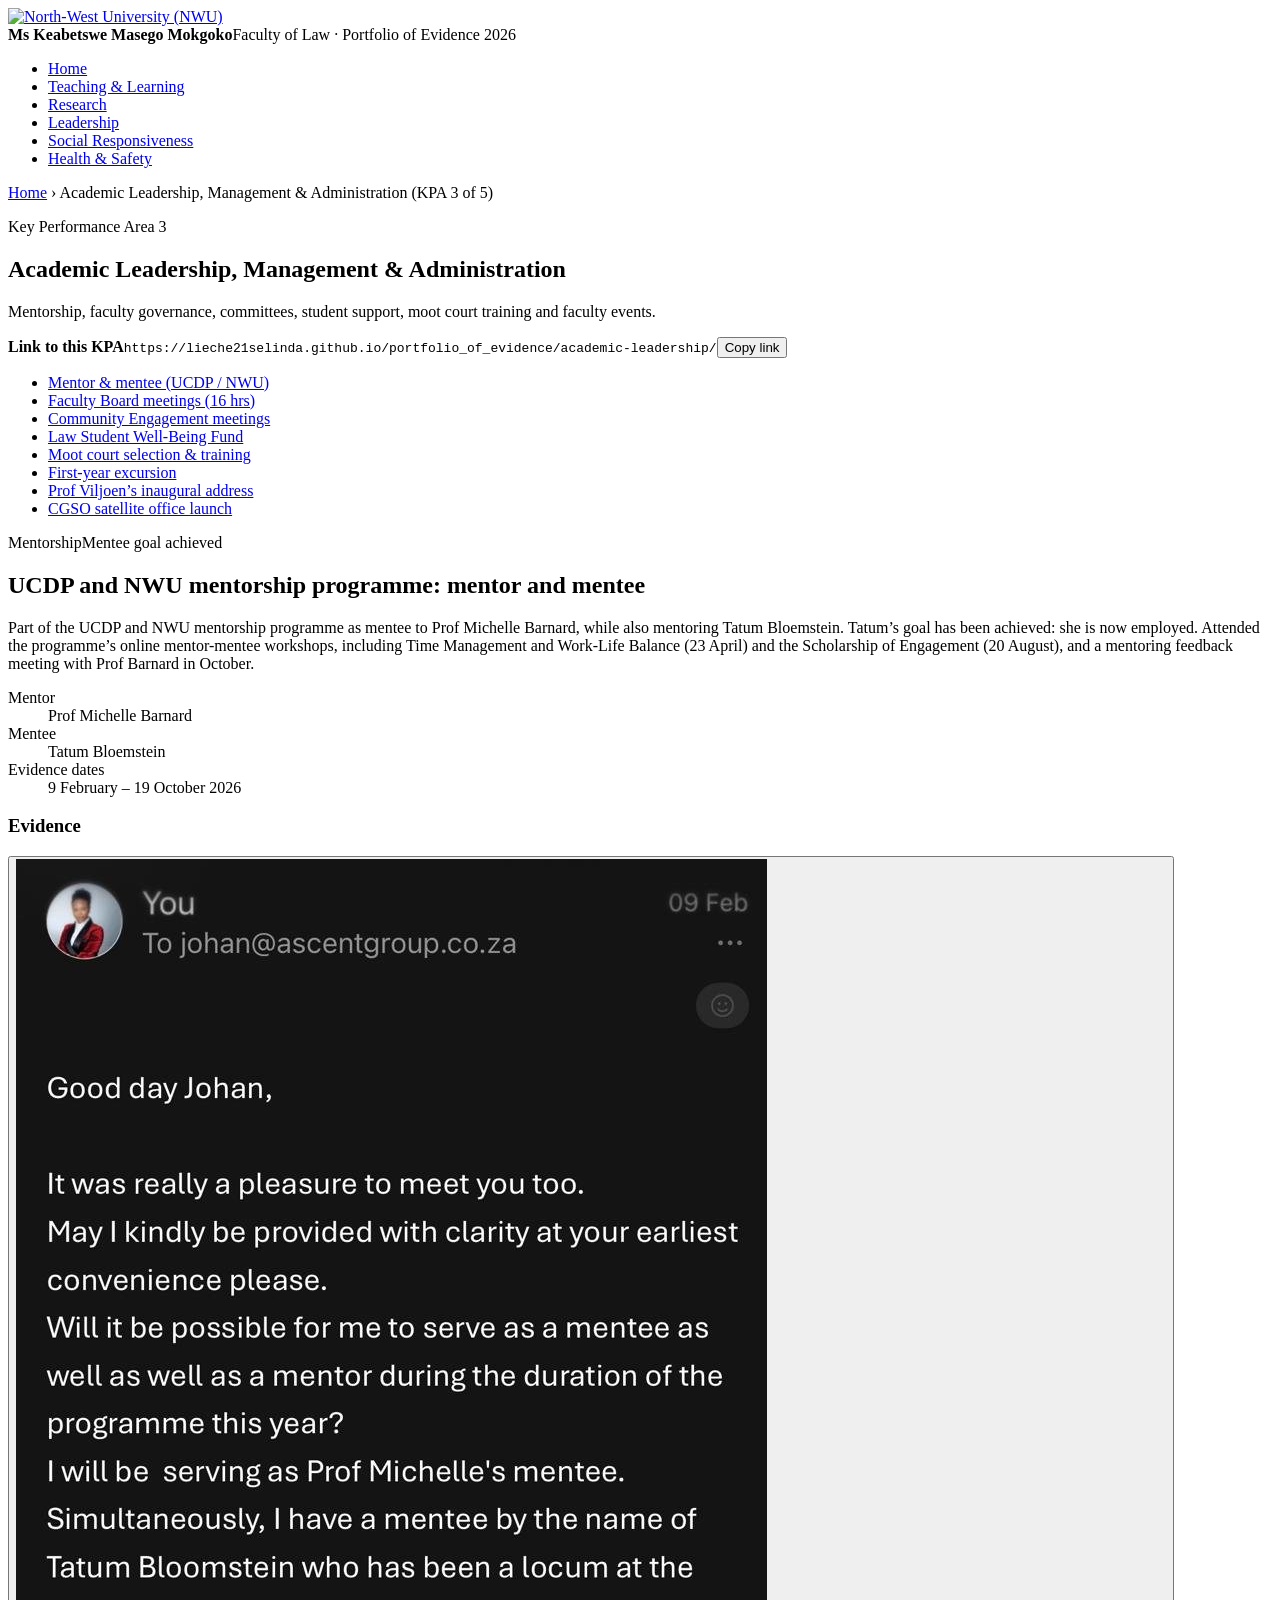
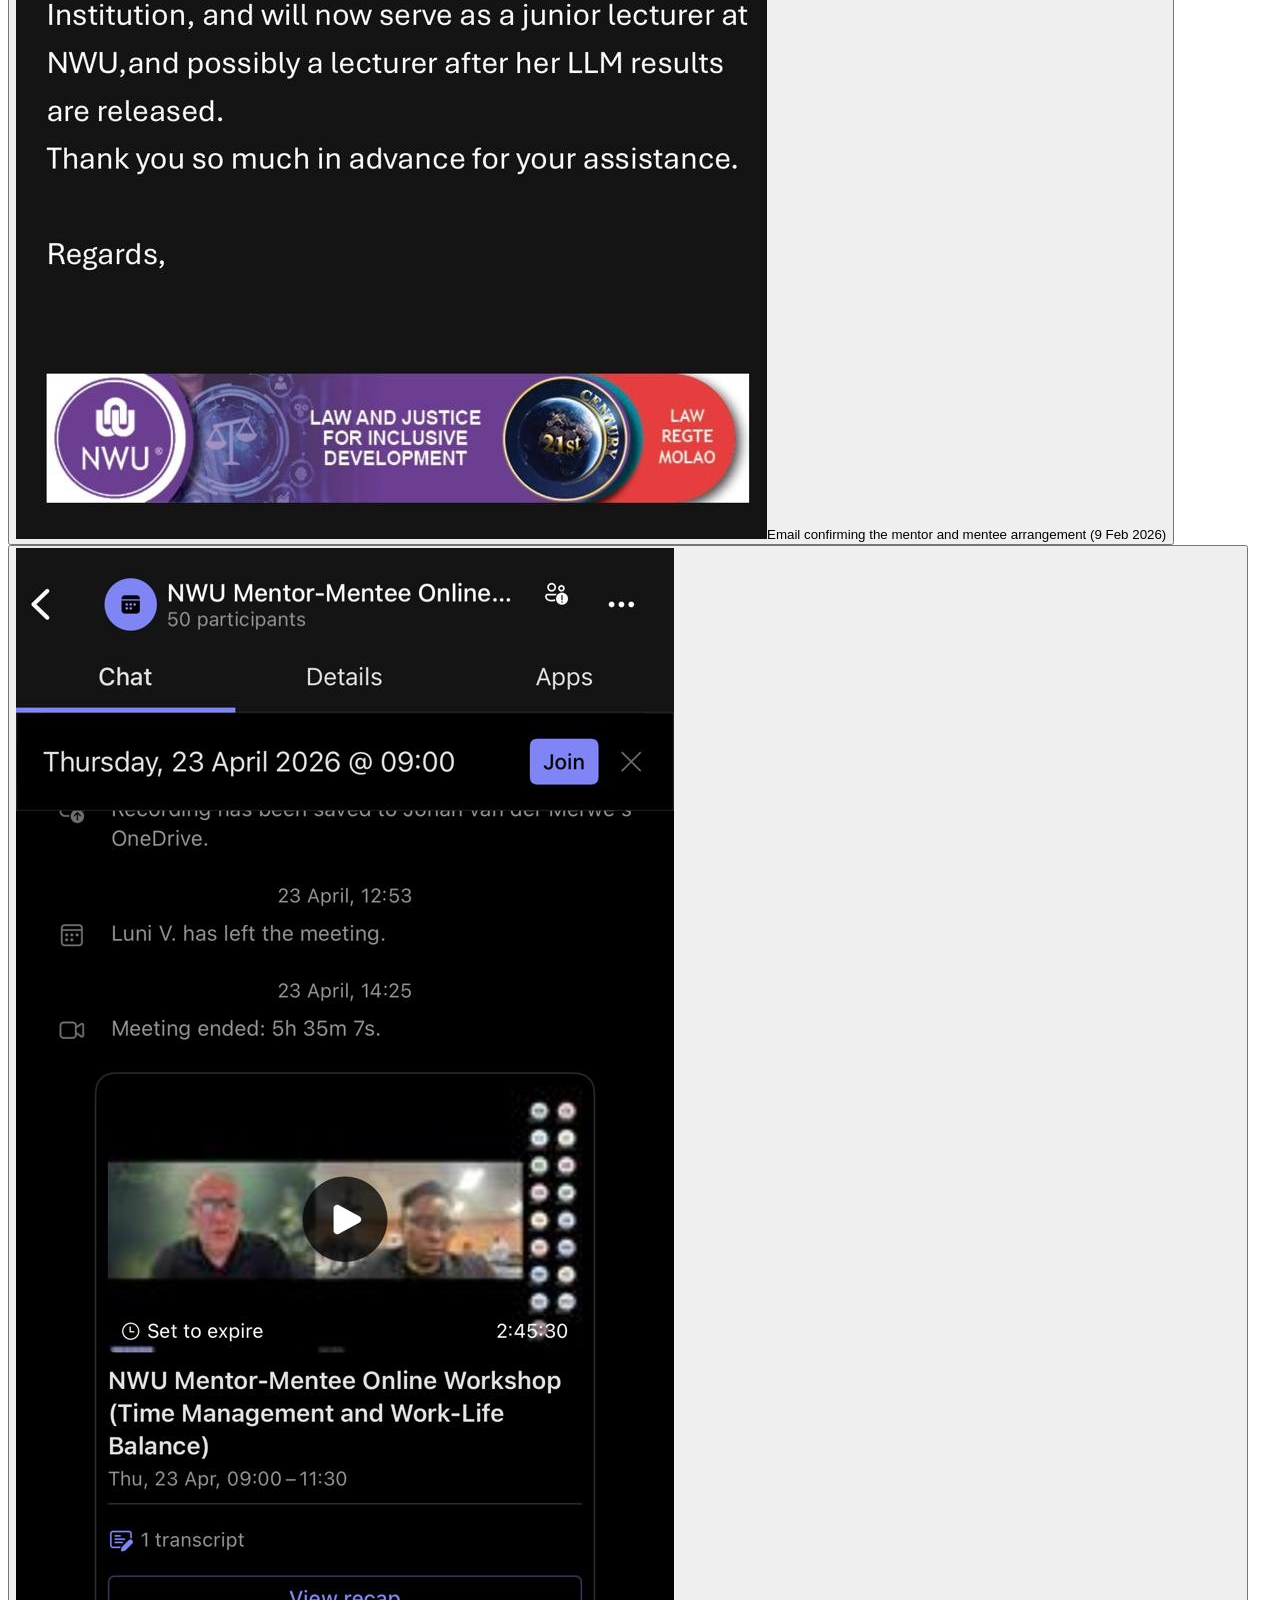
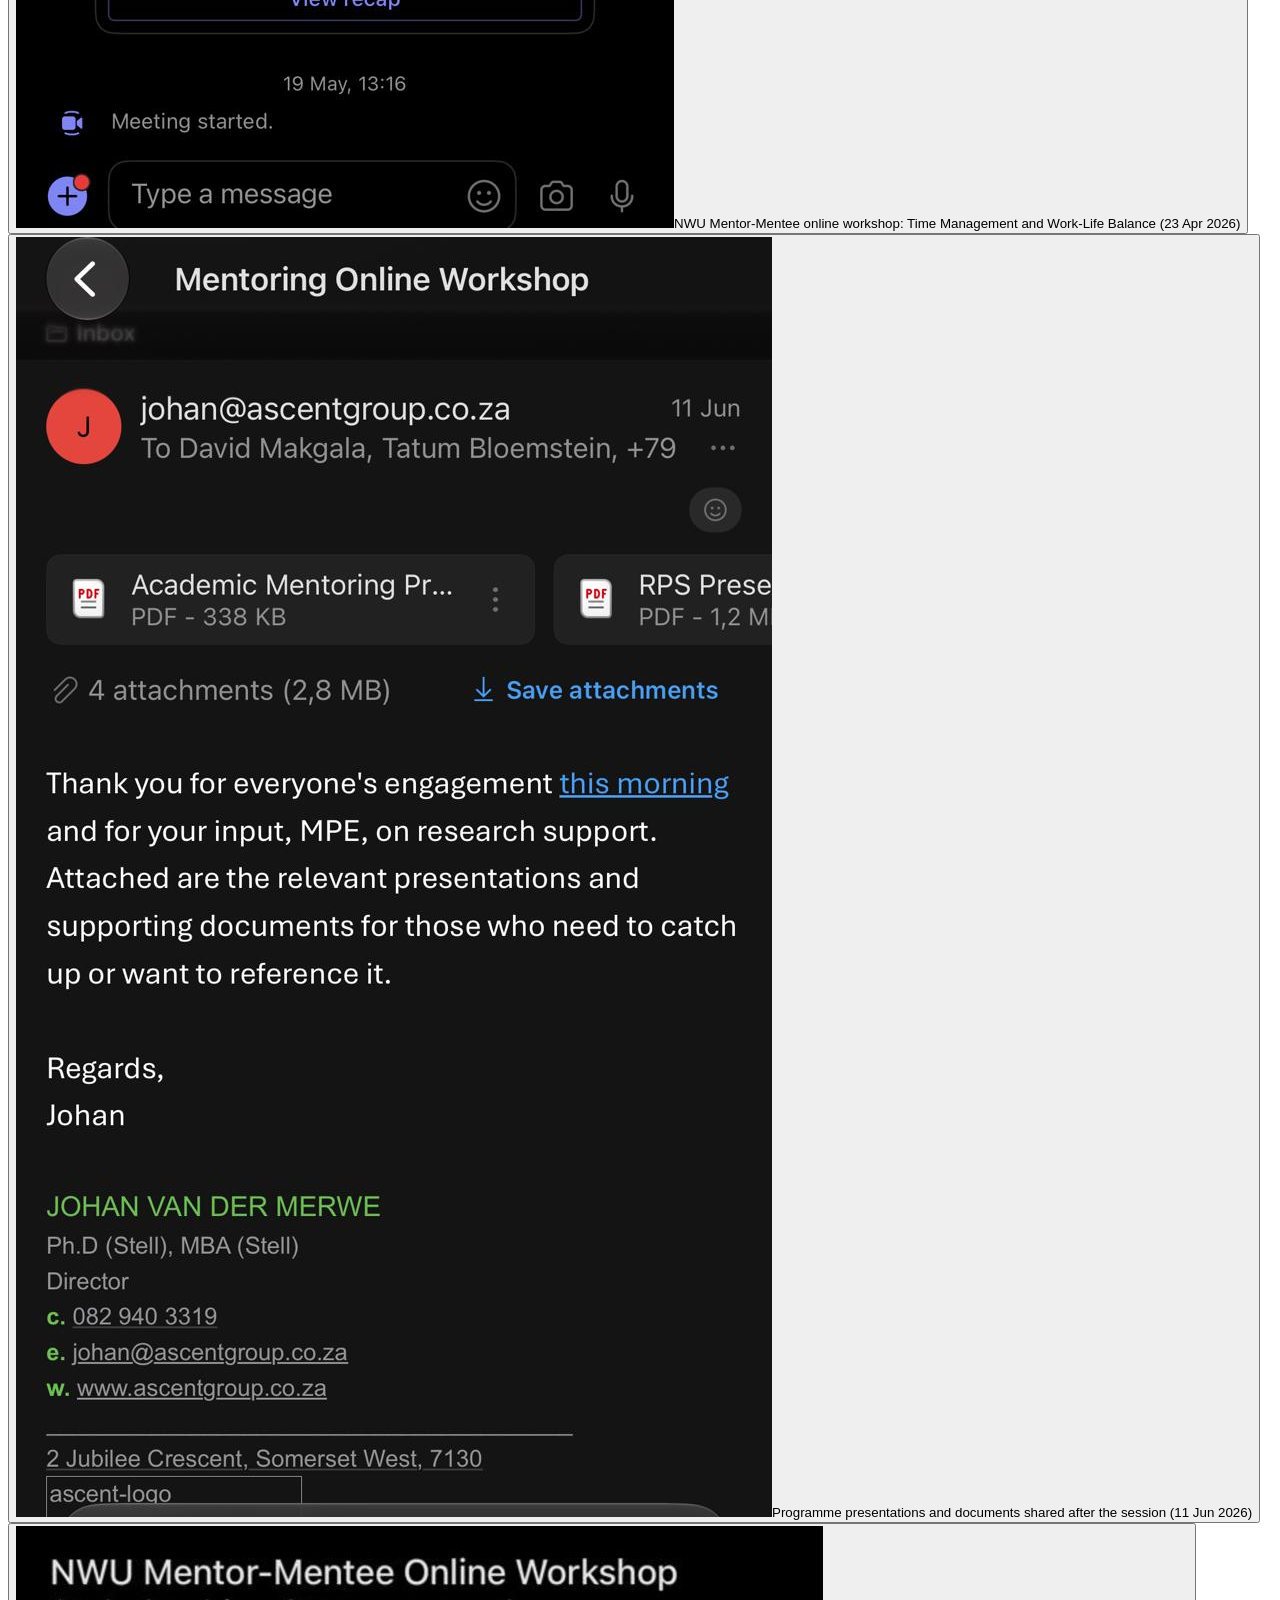
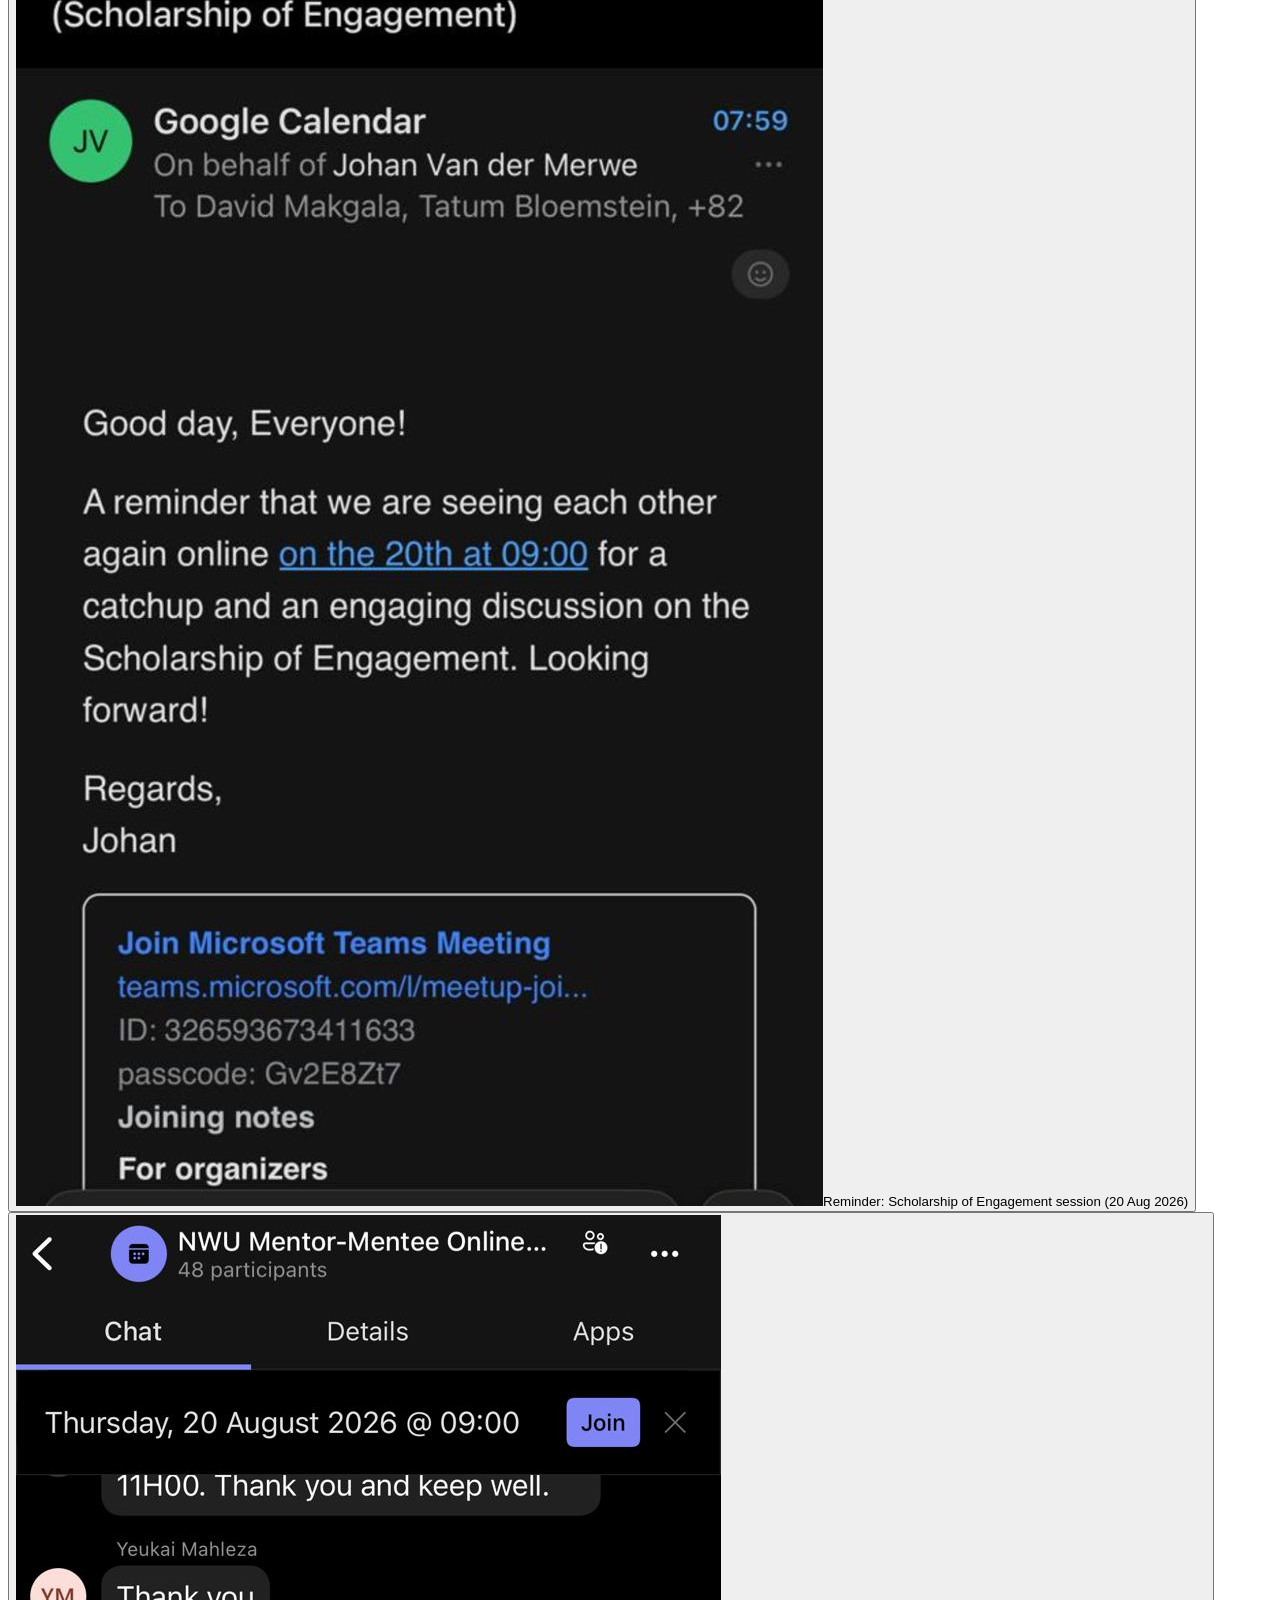
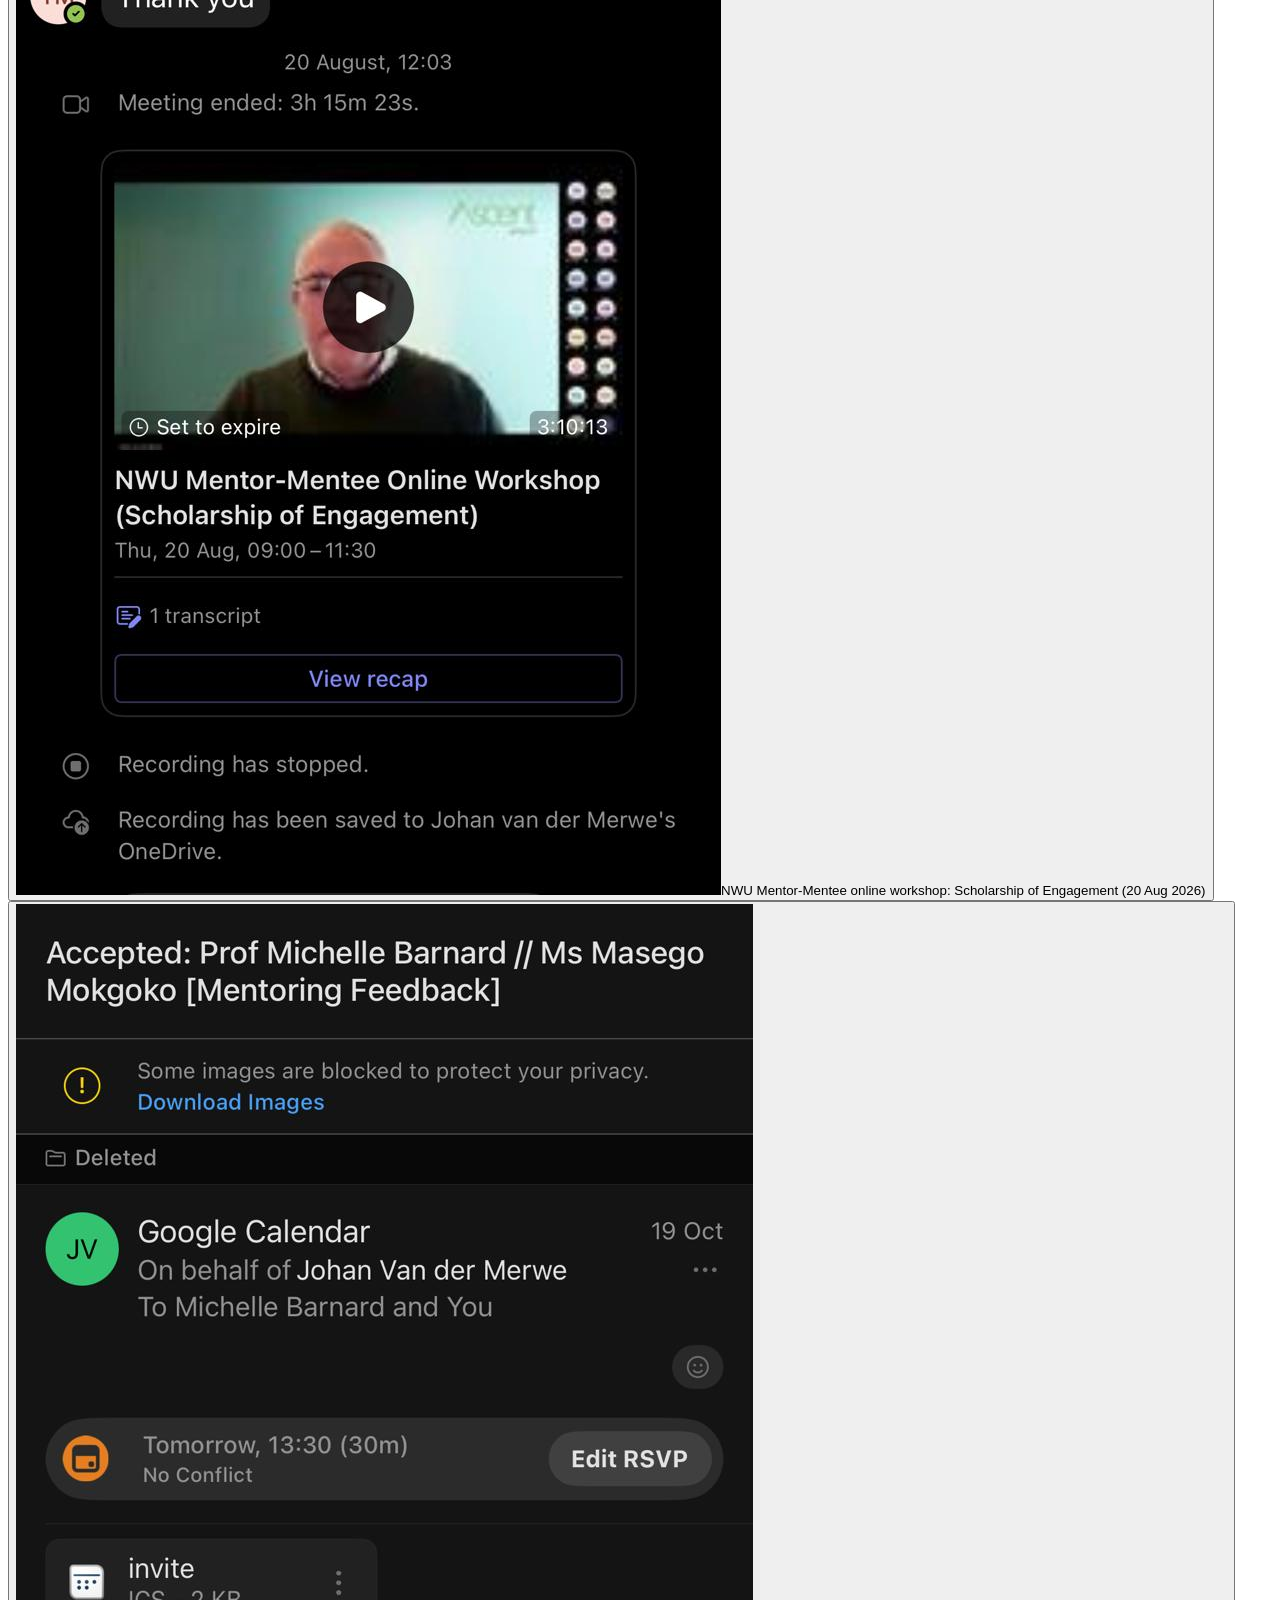
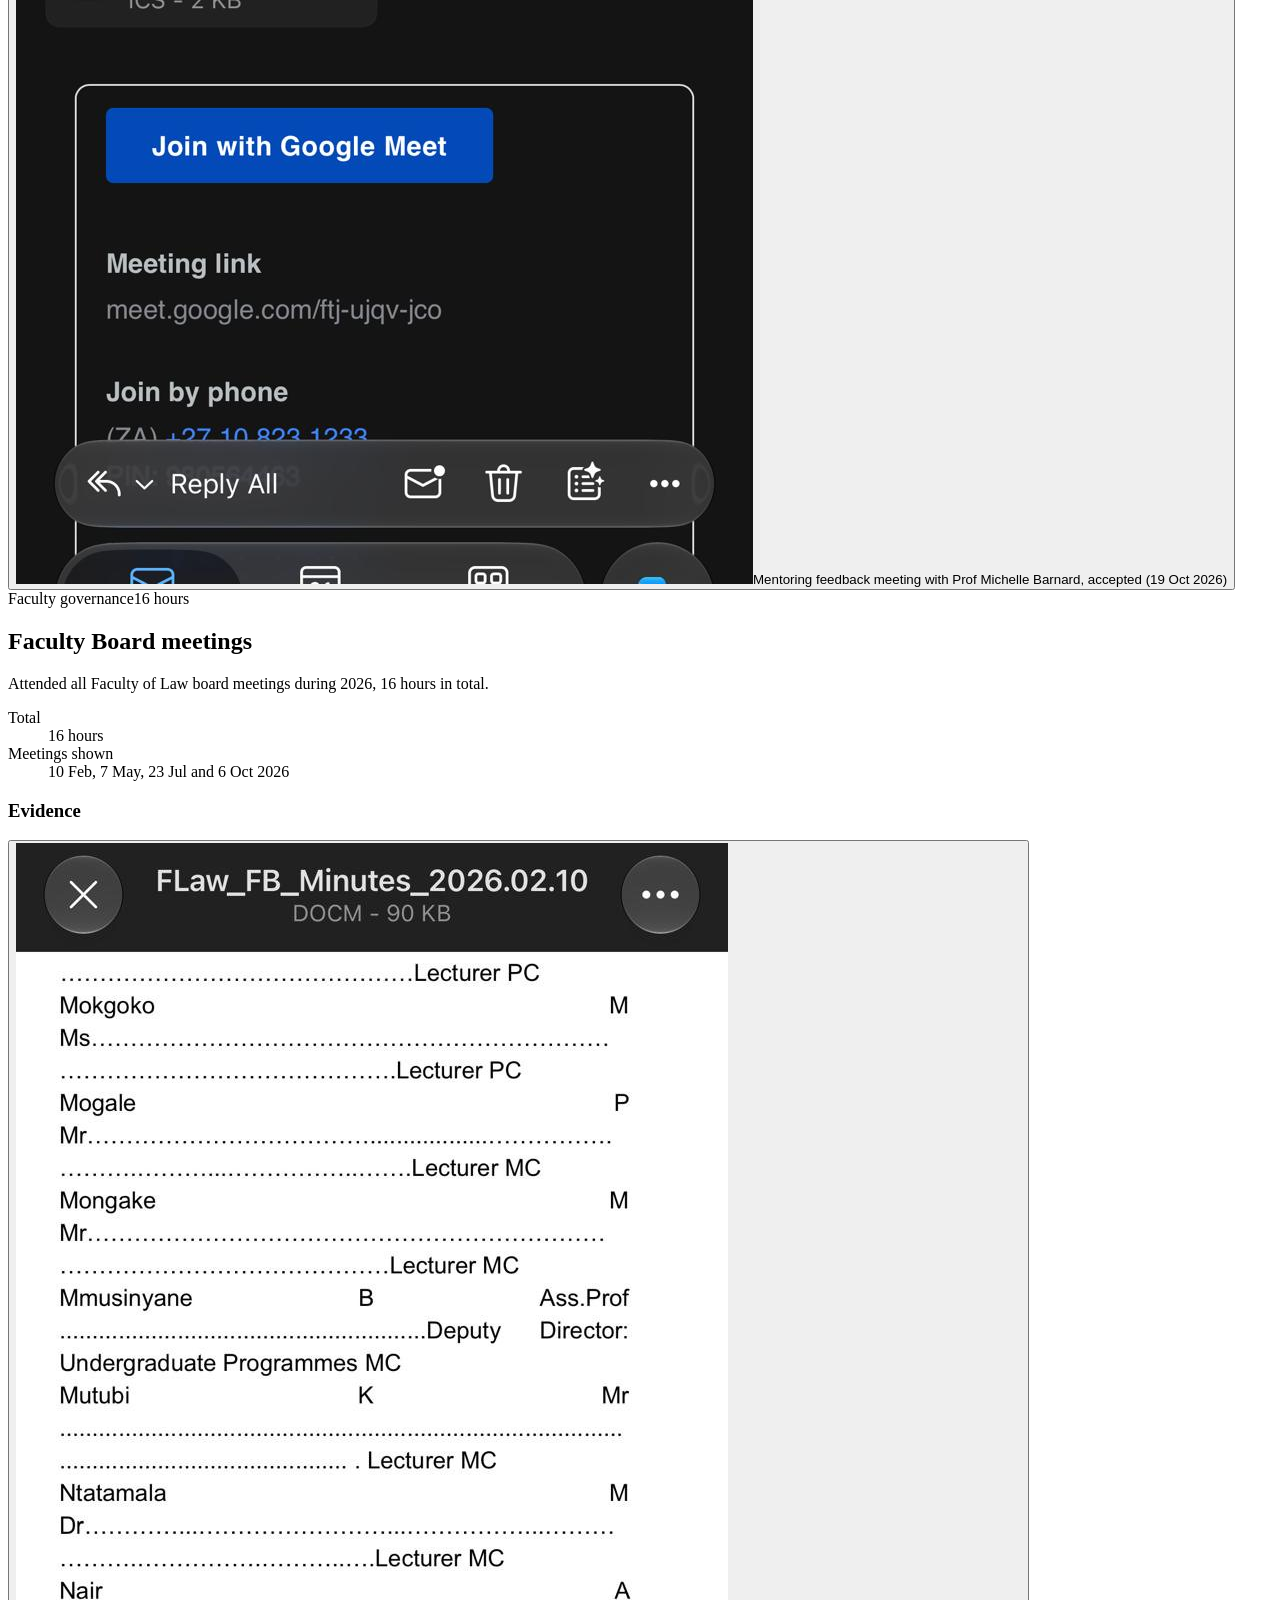
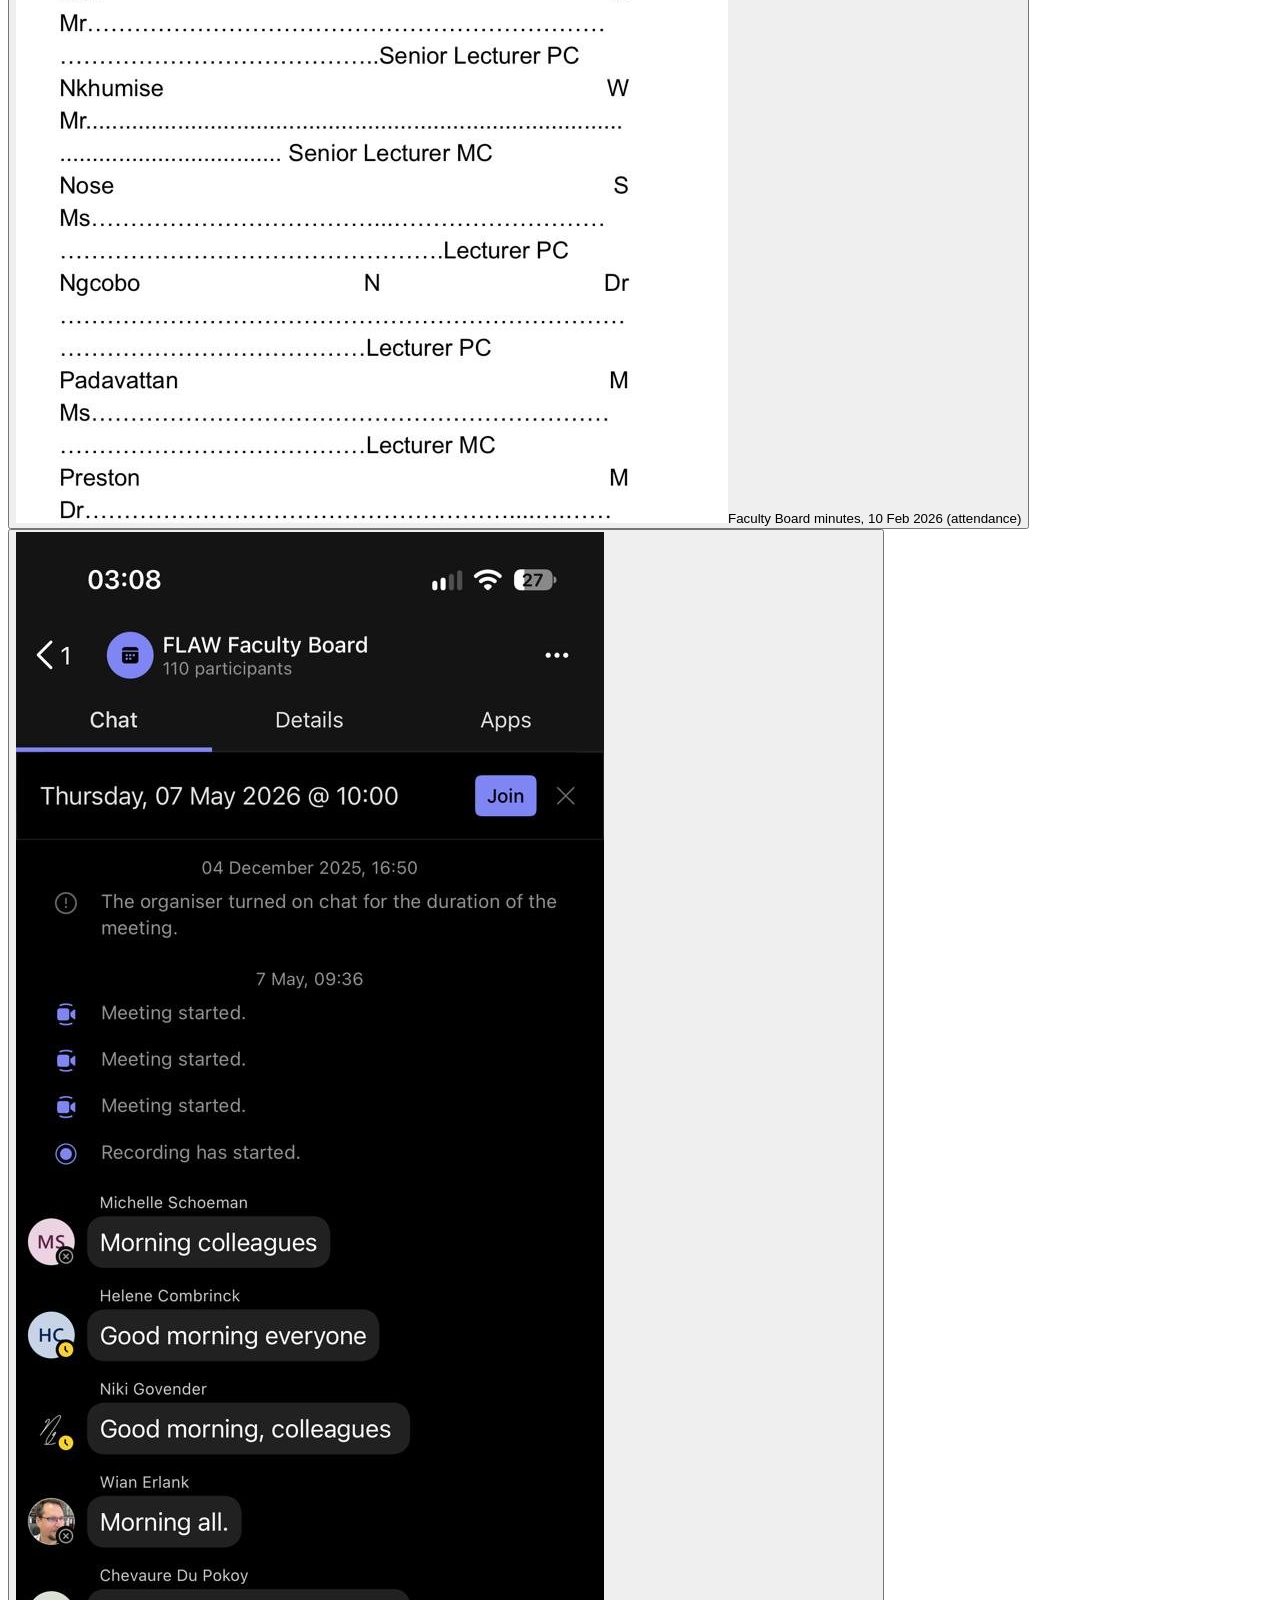
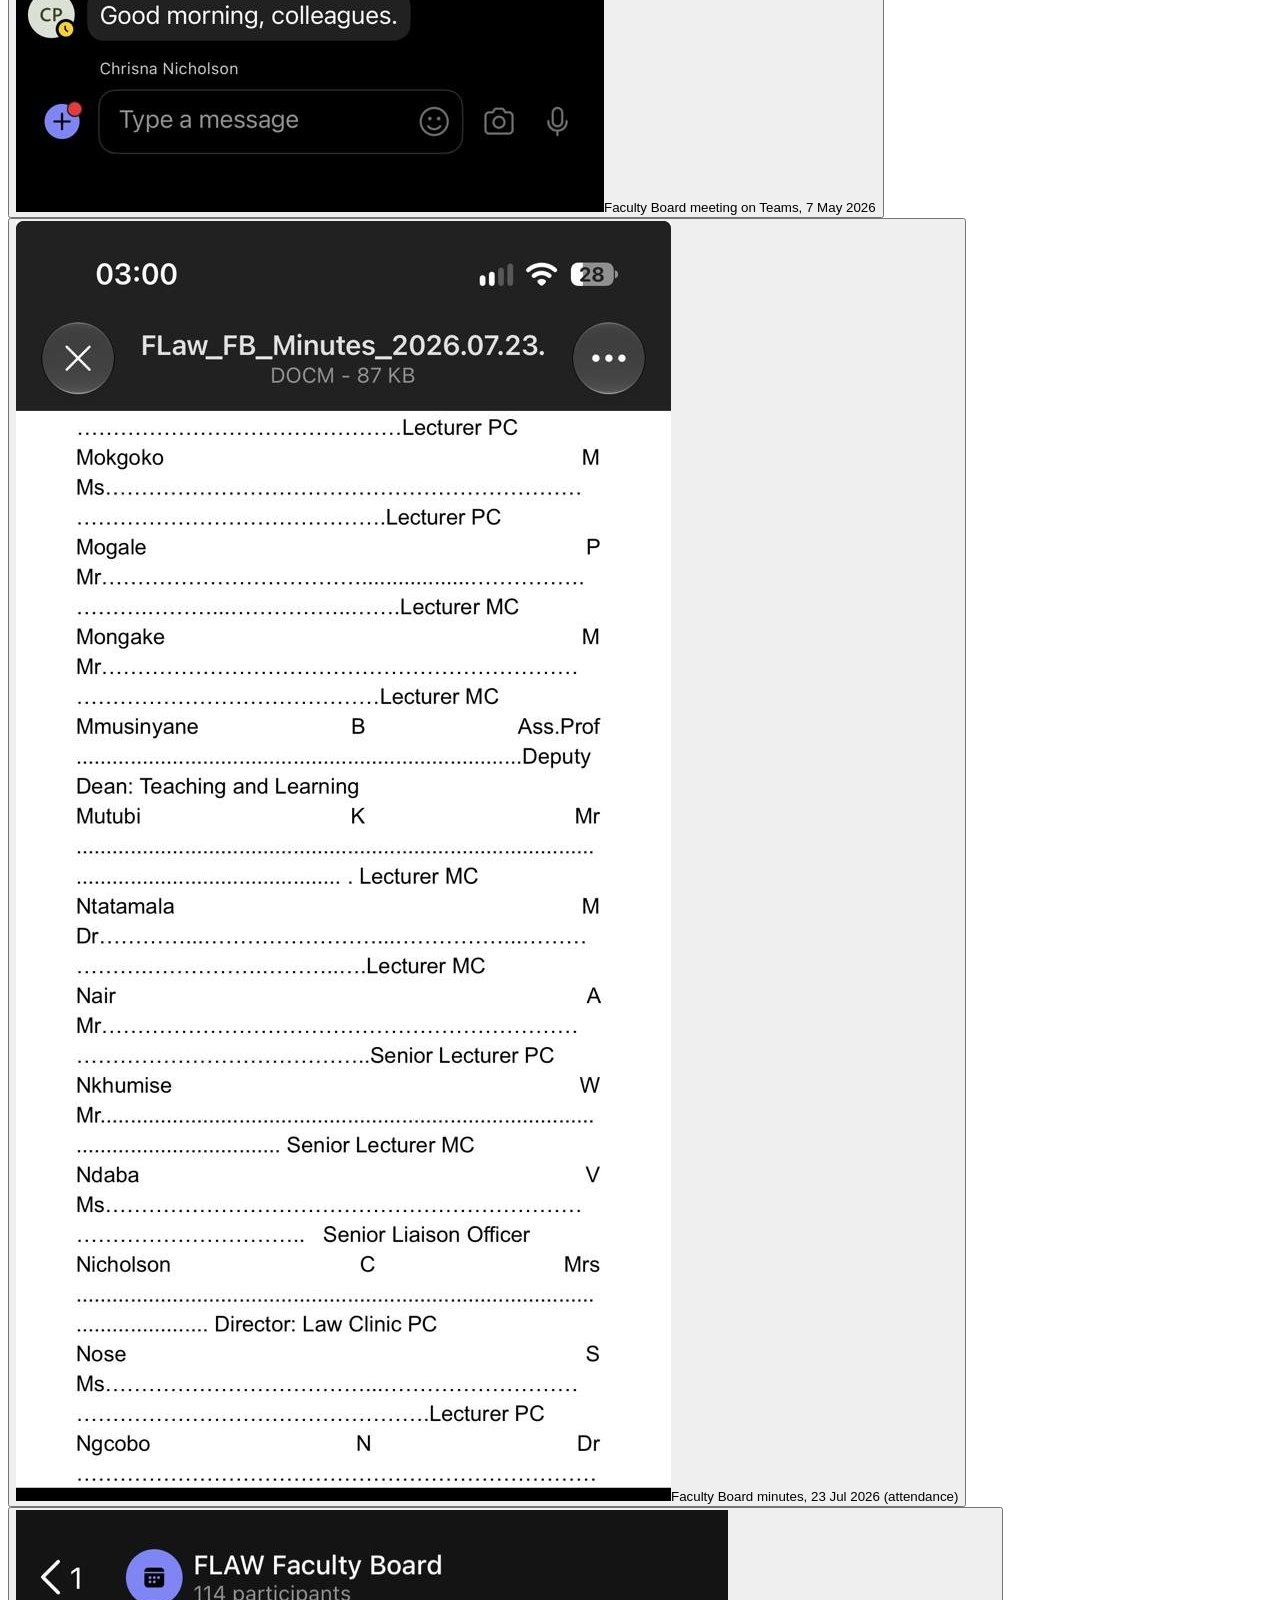
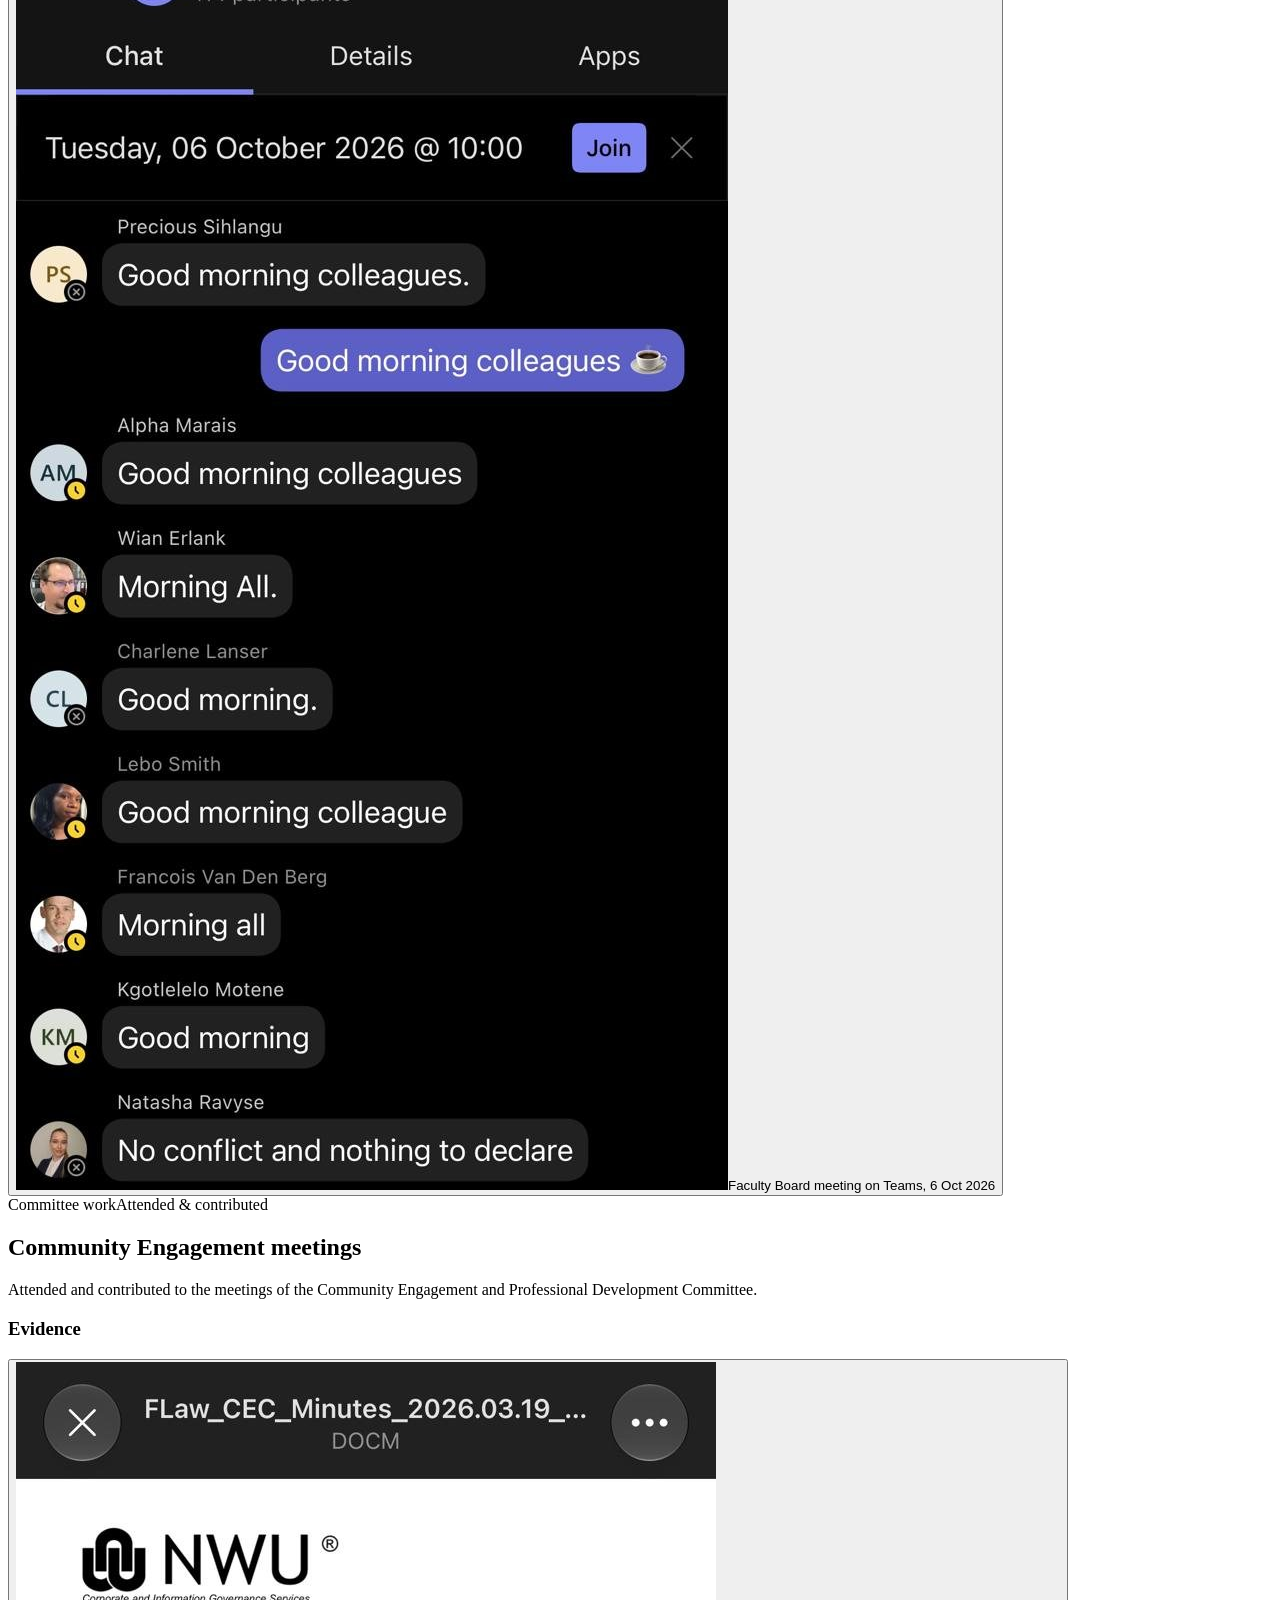
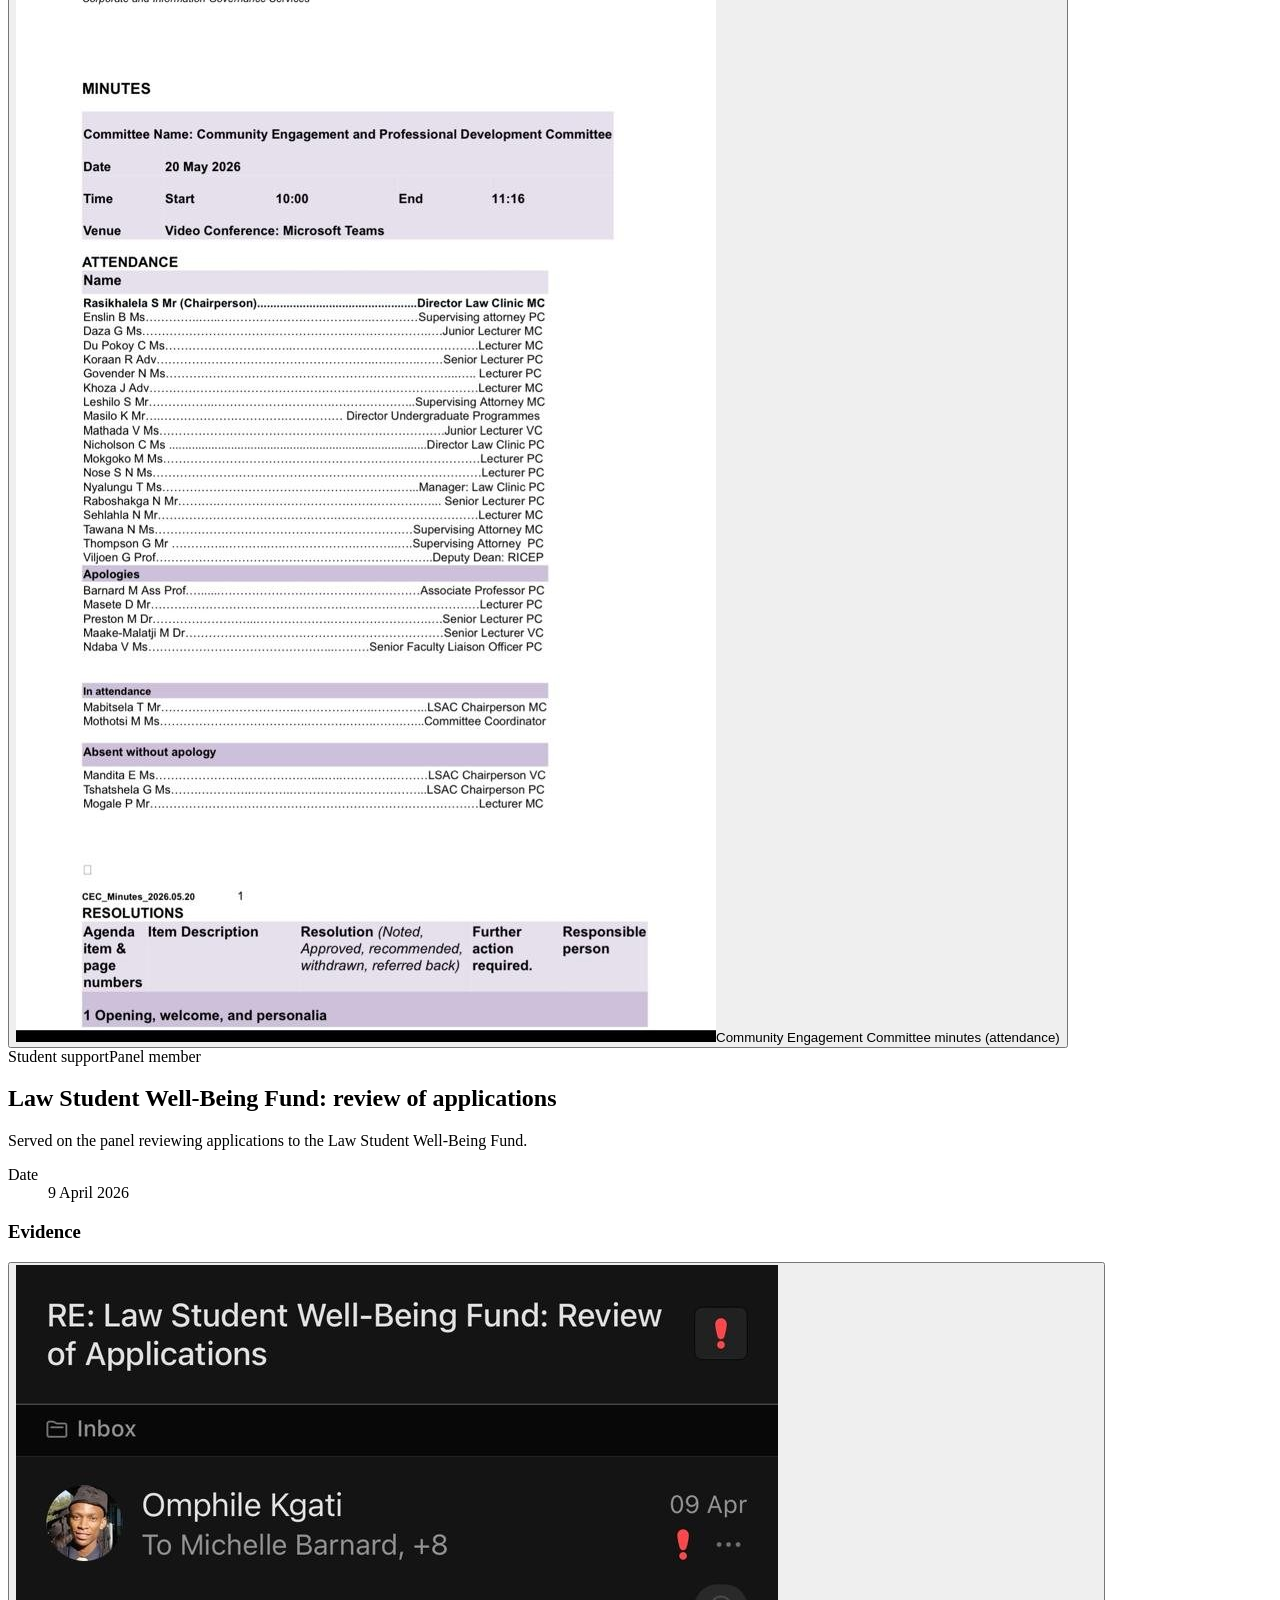
==== commit 7b987f36: "Add files via upload" ====
--- a/academic-leadership/index.html
+++ b/academic-leadership/index.html
@@ -20,16 +20,16 @@
   <a class="logo" href="../index.html"><img src="../assets/nwu-logo.png" alt="North-West University (NWU)"></a>
   <div class="who"><b>Ms Keabetswe Masego Mokgoko</b><span>Faculty of Law · Portfolio of Evidence 2026</span></div>
 </div></header>
-<nav class="navbar" aria-label="Portfolio sections"><ul><li><a href="../index.html">Home</a></li><li><a href="../teaching-learning/index.html">Teaching &amp; Learning</a></li><li><a href="../personal-research/index.html">Research</a></li><li><a href="index.html" aria-current="page">Leadership</a></li><li><a href="../social-responsiveness/index.html">Social Responsiveness</a></li><li class=nav-sep><a href="../occupational-health-safety/index.html">Health &amp; Safety</a></li></ul></nav>
+<nav class="navbar" aria-label="Portfolio sections"><ul><li><a href="../index.html">Home</a></li><li><a href="../teaching-learning/index.html">Teaching &amp; Learning</a></li><li><a href="../personal-research/index.html">Research</a></li><li><a href="index.html" aria-current="page">Leadership</a></li><li><a href="../social-responsiveness/index.html">Social Responsiveness</a></li><li><a href="../occupational-health-safety/index.html">Health &amp; Safety</a></li></ul></nav>
 
 <main class="wrap">
-<section class="page-head"><nav class="crumbs" aria-label="Breadcrumb"><a href="../index.html">Home</a> › Academic Leadership, Management &amp; Administration <span>(KPA 3 of 4)</span></nav><p class="eyebrow-kpa">Key Performance Area 3</p><h1>Academic Leadership, Management &amp; Administration</h1><p class="sub">Mentorship, faculty governance, committees, student support, moot court training and faculty events.</p><div class="kpa-self"><b>Link to this KPA</b><code class="kpa-url">https:&#47;&#47;lieche21selinda.github.io&#47;portfolio_of_evidence&#47;academic-leadership&#47;</code><button class="btn" type="button" data-copy="https:&#47;&#47;lieche21selinda.github.io&#47;portfolio_of_evidence&#47;academic-leadership&#47;">Copy link</button></div><ul class="toc"><li><a href="#mentorship">Mentor &amp; mentee (UCDP / NWU)</a></li><li><a href="#faculty-board">Faculty Board meetings (16 hrs)</a></li><li><a href="#community-engagement">Community Engagement meetings</a></li><li><a href="#well-being-fund">Law Student Well-Being Fund</a></li><li><a href="#moot-court">Moot court selection &amp; training</a></li><li><a href="#excursion">First-year excursion</a></li><li><a href="#inaugural">Prof Viljoen’s inaugural address</a></li><li><a href="#cgso">CGSO satellite office launch</a></li></ul></section><article class="item reveal" id="mentorship">
+<section class="page-head"><nav class="crumbs" aria-label="Breadcrumb"><a href="../index.html">Home</a> › Academic Leadership, Management &amp; Administration <span>(KPA 3 of 5)</span></nav><p class="eyebrow-kpa">Key Performance Area 3</p><h1>Academic Leadership, Management &amp; Administration</h1><p class="sub">Mentorship, faculty governance, committees, student support, moot court training and faculty events.</p><div class="kpa-self"><b>Link to this KPA</b><code class="kpa-url">https:&#47;&#47;lieche21selinda.github.io&#47;portfolio_of_evidence&#47;academic-leadership&#47;</code><button class="btn" type="button" data-copy="https:&#47;&#47;lieche21selinda.github.io&#47;portfolio_of_evidence&#47;academic-leadership&#47;">Copy link</button></div><ul class="toc"><li><a href="#mentorship">Mentor &amp; mentee (UCDP / NWU)</a></li><li><a href="#faculty-board">Faculty Board meetings (16 hrs)</a></li><li><a href="#community-engagement">Community Engagement meetings</a></li><li><a href="#well-being-fund">Law Student Well-Being Fund</a></li><li><a href="#moot-court">Moot court selection &amp; training</a></li><li><a href="#excursion">First-year excursion</a></li><li><a href="#inaugural">Prof Viljoen’s inaugural address</a></li><li><a href="#cgso">CGSO satellite office launch</a></li></ul></section><article class="item reveal" id="mentorship">
   <div class="meta"><span class="tag">Mentorship</span><span class="pill ok">Mentee goal achieved</span></div>
   <h2>UCDP and NWU mentorship programme: mentor and mentee</h2>
-  <p>Part of the UCDP and NWU mentorship programme as mentee to Prof Michelle Barnard, while also mentoring Tatum Bloemstein. Tatum’s goal has been achieved: she is now employed.</p>
+  <p>Part of the UCDP and NWU mentorship programme as mentee to Prof Michelle Barnard, while also mentoring Tatum Bloemstein. Tatum’s goal has been achieved: she is now employed. Attended the programme’s online mentor-mentee workshops, including Time Management and Work-Life Balance (23 April) and the Scholarship of Engagement (20 August), and a mentoring feedback meeting with Prof Barnard in October.</p>
   
-  <dl><dt>Mentor</dt><dd>Prof Michelle Barnard</dd><dt>Mentee</dt><dd>Tatum Bloemstein</dd><dt>Evidence date</dt><dd>9 February 2026</dd></dl>
-  <div class="evidence"><h3>Evidence</h3><div class="thumbs"><button class="thumb" type="button" data-full="../assets/img/tatum-mentorship-email.jpg" data-caption="Email confirming the mentor and mentee arrangement (9 Feb 2026)"><img src="../assets/img/tatum-mentorship-email.jpg" alt="Email confirming the mentor and mentee arrangement (9 Feb 2026)" loading="lazy"><span>Email confirming the mentor and mentee arrangement (9 Feb 2026)</span></button></div></div>
+  <dl><dt>Mentor</dt><dd>Prof Michelle Barnard</dd><dt>Mentee</dt><dd>Tatum Bloemstein</dd><dt>Evidence dates</dt><dd>9 February – 19 October 2026</dd></dl>
+  <div class="evidence"><h3>Evidence</h3><div class="thumbs"><button class="thumb" type="button" data-full="../assets/img/tatum-mentorship-email.jpg" data-caption="Email confirming the mentor and mentee arrangement (9 Feb 2026)"><img src="../assets/img/tatum-mentorship-email.jpg" alt="Email confirming the mentor and mentee arrangement (9 Feb 2026)" loading="lazy"><span>Email confirming the mentor and mentee arrangement (9 Feb 2026)</span></button><button class="thumb" type="button" data-full="../assets/img/mentorship-workshop-april.jpg" data-caption="NWU Mentor-Mentee online workshop: Time Management and Work-Life Balance (23 Apr 2026)"><img src="../assets/img/mentorship-workshop-april.jpg" alt="NWU Mentor-Mentee online workshop: Time Management and Work-Life Balance (23 Apr 2026)" loading="lazy"><span>NWU Mentor-Mentee online workshop: Time Management and Work-Life Balance (23 Apr 2026)</span></button><button class="thumb" type="button" data-full="../assets/img/mentorship-june-presentations.jpg" data-caption="Programme presentations and documents shared after the session (11 Jun 2026)"><img src="../assets/img/mentorship-june-presentations.jpg" alt="Programme presentations and documents shared after the session (11 Jun 2026)" loading="lazy"><span>Programme presentations and documents shared after the session (11 Jun 2026)</span></button><button class="thumb" type="button" data-full="../assets/img/mentorship-soe-reminder.jpg" data-caption="Reminder: Scholarship of Engagement session (20 Aug 2026)"><img src="../assets/img/mentorship-soe-reminder.jpg" alt="Reminder: Scholarship of Engagement session (20 Aug 2026)" loading="lazy"><span>Reminder: Scholarship of Engagement session (20 Aug 2026)</span></button><button class="thumb" type="button" data-full="../assets/img/mentorship-workshop-august.jpg" data-caption="NWU Mentor-Mentee online workshop: Scholarship of Engagement (20 Aug 2026)"><img src="../assets/img/mentorship-workshop-august.jpg" alt="NWU Mentor-Mentee online workshop: Scholarship of Engagement (20 Aug 2026)" loading="lazy"><span>NWU Mentor-Mentee online workshop: Scholarship of Engagement (20 Aug 2026)</span></button><button class="thumb" type="button" data-full="../assets/img/mentorship-barnard-feedback-invite.jpg" data-caption="Mentoring feedback meeting with Prof Michelle Barnard, accepted (19 Oct 2026)"><img src="../assets/img/mentorship-barnard-feedback-invite.jpg" alt="Mentoring feedback meeting with Prof Michelle Barnard, accepted (19 Oct 2026)" loading="lazy"><span>Mentoring feedback meeting with Prof Michelle Barnard, accepted (19 Oct 2026)</span></button></div></div>
 </article><article class="item reveal" id="faculty-board">
   <div class="meta"><span class="tag">Faculty governance</span><span class="pill ok">16 hours</span></div>
   <h2>Faculty Board meetings</h2>
